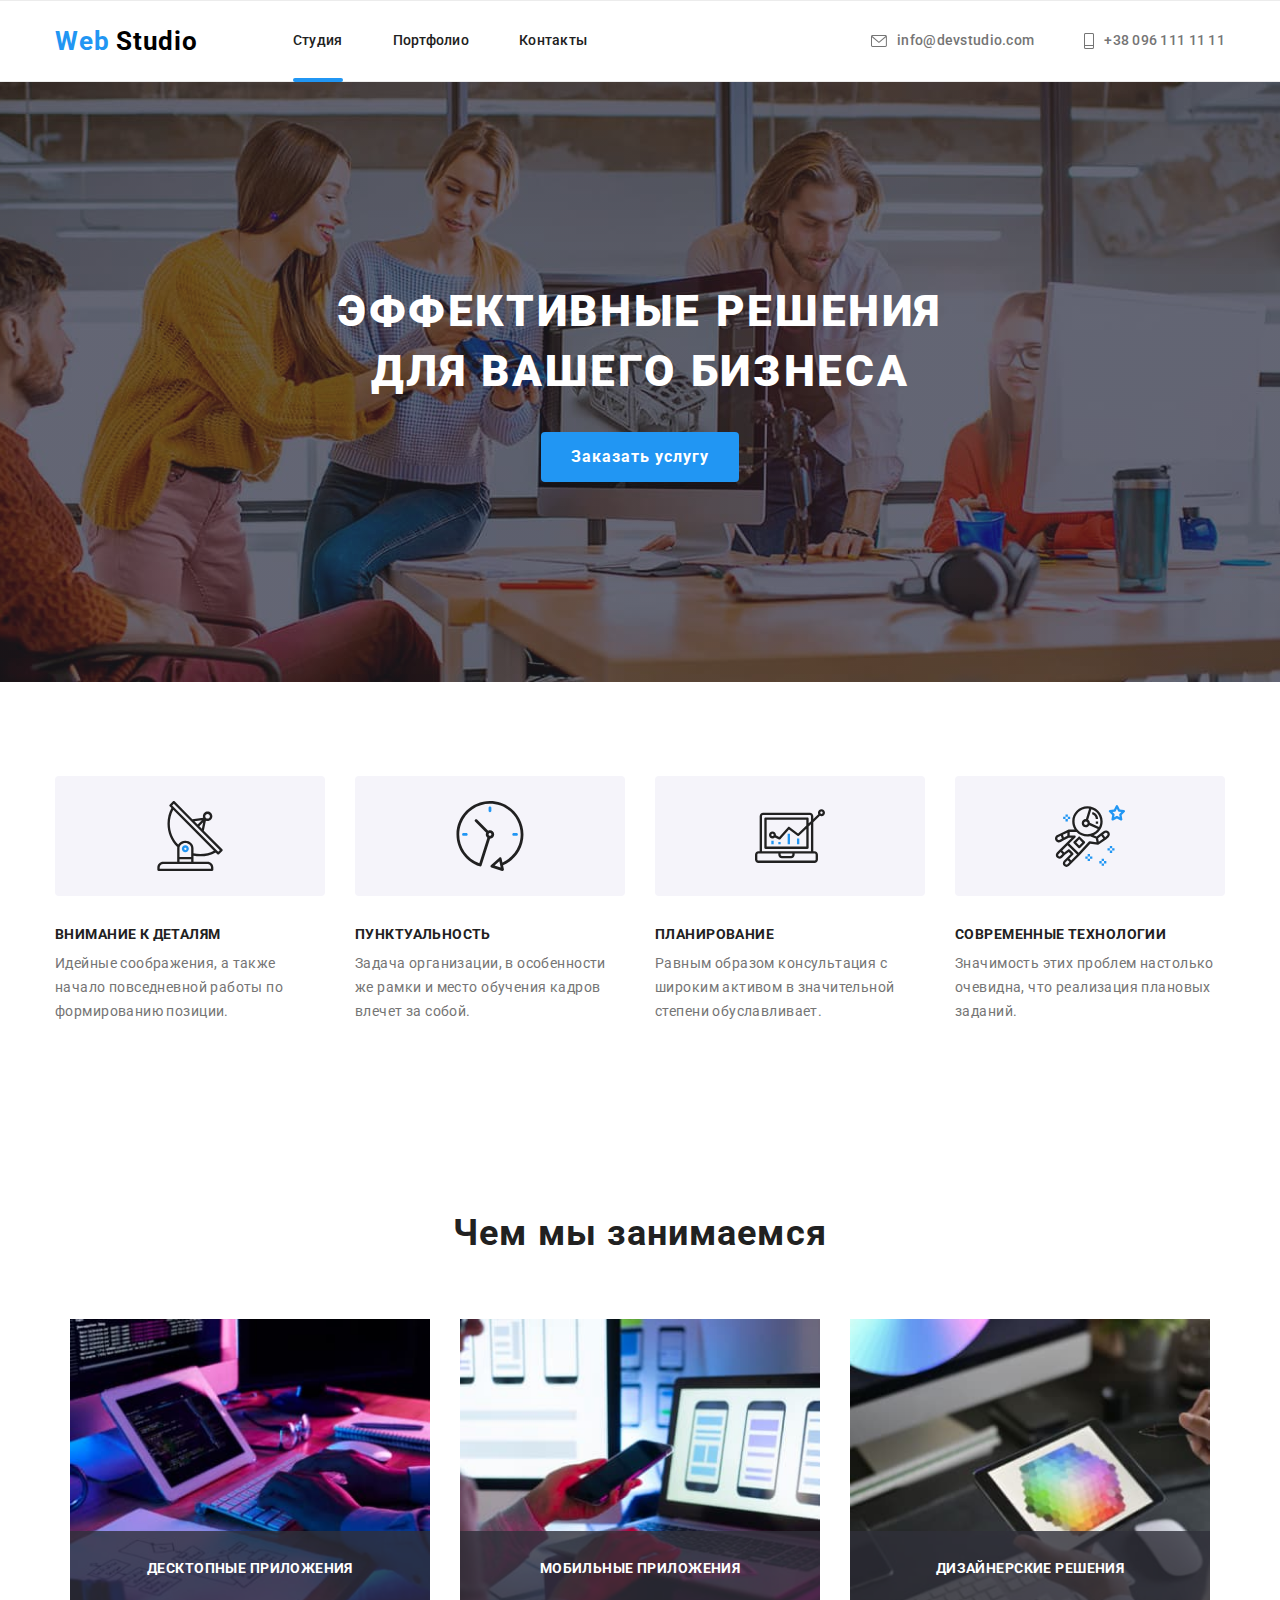
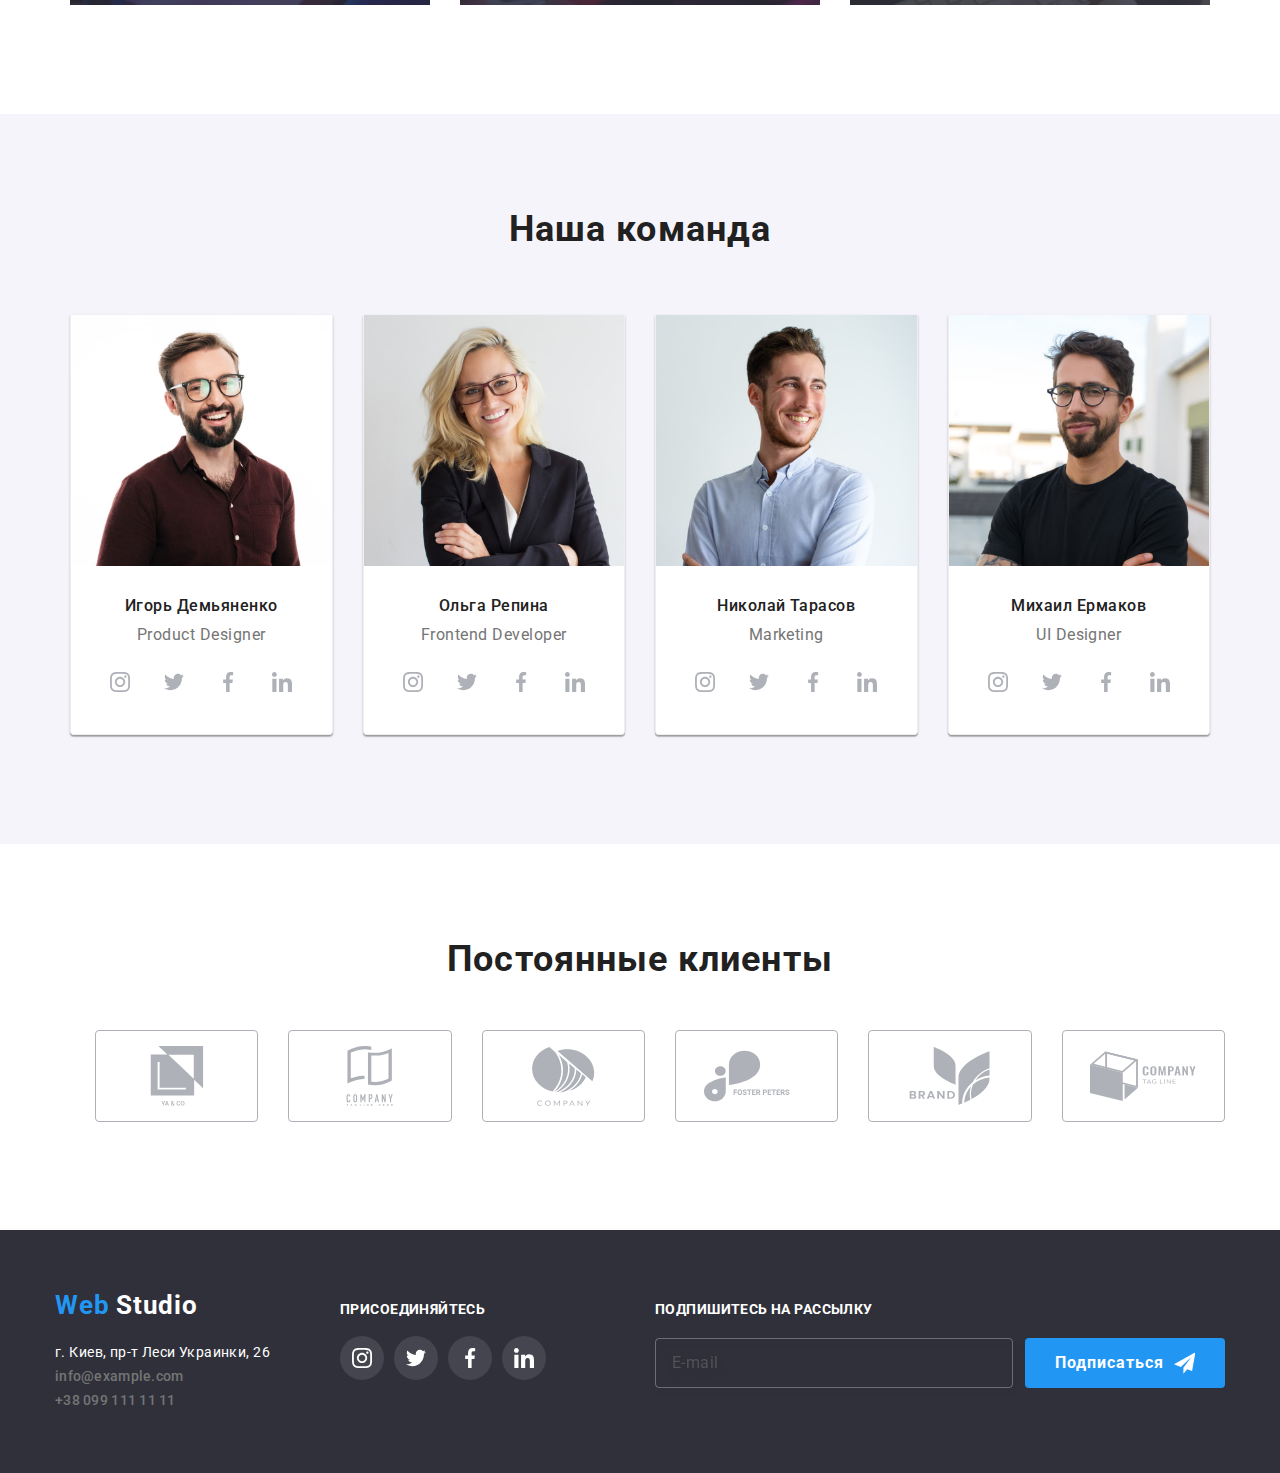
==== index.html @ 991796ea "save" ====
<!DOCTYPE html>
<html lang="ru">
	<head>
		<meta charset="UTF-8" />
		<meta http-equiv="X-UA-Compatible" content="IE=edge" />
		<meta name="viewport" content="width=device-width, initial-scale=1.0" />
		<title>Document</title>
		<!--Шрифты-->
		<link rel="preconnect" href="https://fonts.googleapis.com" />
		<link rel="preconnect" href="https://fonts.gstatic.com" crossorigin />
		<link
			href="https://fonts.googleapis.com/css2?family=Raleway:wght@500&family=Roboto:wght@400;500;700;900&display=swap"
			rel="stylesheet"
		/>
		<!-- Конец шрифтов -->

		<!-- Normalize styles старт -->
		<link rel="stylesheet" href="https://cdn.jsdelivr.net/npm/modern-normalize@1.1.0/modern-normalize.min.css" />
		<!-- Normalize styles конец -->

		<!--Кастомные стили-->
		<link rel="stylesheet" href="./css/styles.css" />
	</head>

	<body data-body>
		<!--Шапка сайта-->

		<header class="header header-wrapper">
			<div class="container header-container">
				<nav class="header-container">
					<a class="logo link" href="./index.html">
						Web
						<span class="logo__name">Studio</span>
					</a>

					<ul class="nav list">
						<li class="nav__list"><a class="nav__link link nav__current" href="./index.html">Студия</a></li>
						<li class="nav__list"><a class="nav__link link" href="./portfolio.html">Портфолио</a></li>
						<li class="nav__list"><a class="nav__link link" href="./index.html">Контакты</a></li>
					</ul>
				</nav>

				<ul class="contact header-contact list">
					<li class="header-contact__item header-contact--focus">
						<a class="header-contact__link link" href="mailto:info@devstudio.com">
							<svg class="header-contact__icon" width="16" height="12">
								<use href="./images/icons.svg#icon-envelope"></use>
							</svg>
							info@devstudio.com
						</a>
					</li>

					<li class="header-contact__item">
						<a class="header-contact__link link" href="tel:+380961111111">
							<svg class="header-contact__icon" width="10" height="16">
								<use href="./images/icons.svg#icon-telephone"></use>
							</svg>
							+38 096 111 11 11
						</a>
					</li>
				</ul>
			</div>
		</header>

		<main>
			<!--Герой-->
			<section class="hero">
				<div class="container">
					<h1 class="uppertitle">Эффективные решения для вашего бизнеса</h1>
					<button class="hero-btn btn" type="button" data-modal-open>Заказать услугу</button>
				</div>
			</section>

			<!--Преимущества-->
			<section class="benefits">
				<div class="container">
					<h2 class="hidden">Преимущества</h2>
					<ul class="list benefits-us">
						<li class="benefits-info">
							<div class="benefits-icon-list">
								<svg class="benefits-icon" width="70" height="70">
									<use href="./images/icons.svg#icon-antenna"></use>
								</svg>
							</div>
							<h3 class="benefits-about">Внимание к деталям</h3>
							<p class="benefits-description">
								Идейные соображения, а также начало повседневной работы по формированию позиции.
							</p>
						</li>

						<li class="benefits-info">
							<div class="benefits-icon-list">
								<svg class="benefits-icon" width="70" height="70">
									<use href="./images/icons.svg#icon-clock"></use>
								</svg>
							</div>
							<h3 class="benefits-about">Пунктуальность</h3>

							<p class="benefits-description">
								Задача организации, в особенности же рамки и место обучения кадров влечет за собой.
							</p>
						</li>

						<li class="benefits-info">
							<div class="benefits-icon-list">
								<svg class="benefits-icon" width="70" height="70">
									<use href="./images/icons.svg#icon-diagram"></use>
								</svg>
							</div>
							<h3 class="benefits-about">Планирование</h3>
							<p class="benefits-description">
								Равным образом консультация с широким активом в значительной степени обуславливает.
							</p>
						</li>

						<li class="benefits-info">
							<div class="benefits-icon-list">
								<svg class="benefits-icon" width="70" height="70">
									<use href="./images/icons.svg#icon-astronaut"></use>
								</svg>
							</div>
							<h3 class="benefits-about">Современные технологии</h3>
							<p class="benefits-description">
								Значимость этих проблем настолько очевидна, что реализация плановых заданий.
							</p>
						</li>
					</ul>
				</div>
			</section>

			<!--Чем занимаются-->
			<section class="about section">
				<div class="container">
					<h2 class="about__us">Чем мы занимаемся</h2>

					<ul class="list about__img">
						<li class="about__card-img">
							<div class="about__img-wrapper">
								<img src="./images/foto1maket1.jpg" alt="человек печатает" width="370" />
								<p class="about__desc">десктопные приложения</p>
							</div>
						</li>
						<li class="about__card-img">
							<div class="about__img-wrapper">
								<img src="./images/foto2maket1.jpg" alt="рука с телефоном" width="370" />
								<p class="about__desc">мобильные приложения</p>
							</div>
						</li>
						<li class="about__card-img">
							<div class="about__img-wrapper">
								<img src="./images/foto3maket1.jpg" alt="планшет" width="370" />
								<p class="about__desc">дизайнерские решения</p>
							</div>
						</li>
					</ul>
				</div>
			</section>

			<!--Команда-->
			<section class="team">
				<div class="container">
					<h2 class="team-us">Наша команда</h2>

					<ul class="list team__set-foto">
						<li class="team__item team__set-item team__wrapper">
							<img src="./images/team1maket1.jpg" alt="мужчина в коричневой рубашке" width="270" />
							<div class="cards">
								<h3 class="cards__employees">Игорь Демьяненко</h3>
								<p class="cards__work" lang="en">Product Designer</p>
								<ul class="soc">
									<li class="soc__team">
										<a href="" class="soc__link">
											<svg class="soc__icon" width="20px" height="20px">
												<use href="./images/icons.svg#icon-instagram"></use>
											</svg>
										</a>
									</li>

									<li class="soc__team">
										<a href="" class="soc__link">
											<svg class="soc__icon" width="20px" height="20px">
												<use href="./images/icons.svg#icon-twitter"></use>
											</svg>
										</a>
									</li>

									<li class="soc__team">
										<a href="" class="soc__link">
											<svg class="soc__icon" width="20px" height="20px">
												<use href="./images/icons.svg#icon-facebook"></use>
											</svg>
										</a>
									</li>

									<li class="soc__team">
										<a href="" class="soc__link">
											<svg class="soc__icon" width="20px" height="20px">
												<use href="./images/icons.svg#icon-linkedin"></use>
											</svg>
										</a>
									</li>
								</ul>
							</div>
						</li>

						<li class="team__item team__set-item team__wrapper">
							<img src="./images/team2maket1.jpg" alt="женщина в очках" width="270" />
							<div class="cards">
								<h3 class="cards__employees">Ольга Репина</h3>
								<p class="cards__work" lang="en">Frontend Developer</p>
								<ul class="soc">
									<li class="soc__team">
										<a href="" class="soc__link">
											<svg class="soc__icon" width="20px" height="20px">
												<use href="./images/icons.svg#icon-instagram"></use>
											</svg>
										</a>
									</li>

									<li class="soc__team">
										<a href="" class="soc__link">
											<svg class="soc__icon" width="20px" height="20px">
												<use href="./images/icons.svg#icon-twitter"></use>
											</svg>
										</a>
									</li>

									<li class="soc__team">
										<a href="" class="soc__link">
											<svg class="soc__icon" width="20px" height="20px">
												<use href="./images/icons.svg#icon-facebook"></use>
											</svg>
										</a>
									</li>

									<li class="soc__team">
										<a href="" class="soc__link">
											<svg class="soc__icon" width="20px" height="20px">
												<use href="./images/icons.svg#icon-linkedin"></use>
											</svg>
										</a>
									</li>
								</ul>
							</div>
						</li>

						<li class="team__item team__set-item team__wrapper">
							<img src="./images/team3maket1.jpg" alt="мужчина в светлой рубашке" width="270" />
							<div class="cards">
								<h3 class="cards__employees">Николай Тарасов</h3>
								<p class="cards__work" lang="en">Marketing</p>
								<ul class="soc">
									<li class="soc__team">
										<a href="" class="soc__link">
											<svg class="soc__icon" width="20px" height="20px">
												<use href="./images/icons.svg#icon-instagram"></use>
											</svg>
										</a>
									</li>

									<li class="soc__team">
										<a href="" class="soc__link">
											<svg class="soc__icon" width="20px" height="20px">
												<use href="./images/icons.svg#icon-twitter"></use>
											</svg>
										</a>
									</li>

									<li class="soc__team">
										<a href="" class="soc__link">
											<svg class="soc__icon" width="20px" height="20px">
												<use href="./images/icons.svg#icon-facebook"></use>
											</svg>
										</a>
									</li>

									<li class="soc__team">
										<a href="" class="soc__link">
											<svg class="soc__icon" width="20px" height="20px">
												<use href="./images/icons.svg#icon-linkedin"></use>
											</svg>
										</a>
									</li>
								</ul>
							</div>
						</li>

						<li class="team__item team__set-item team__wrapper">
							<img src="./images/team4maket1.jpg" alt="мужчина в черной футболке" width="270" />
							<div class="cards">
								<h3 class="cards__employees">Михаил Ермаков</h3>
								<p class="cards__work" lang="en">UI Designer</p>
								<ul class="soc">
									<li class="soc__team">
										<a href="" class="soc__link">
											<svg class="soc__icon" width="20px" height="20px">
												<use href="./images/icons.svg#icon-instagram"></use>
											</svg>
										</a>
									</li>

									<li class="soc__team">
										<a href="" class="soc__link">
											<svg class="soc__icon" width="20px" height="20px">
												<use href="./images/icons.svg#icon-twitter"></use>
											</svg>
										</a>
									</li>

									<li class="soc__team">
										<a href="" class="soc__link">
											<svg class="soc__icon" width="20px" height="20px">
												<use href="./images/icons.svg#icon-facebook"></use>
											</svg>
										</a>
									</li>

									<li class="soc__team">
										<a href="" class="soc__link">
											<svg class="soc__icon" width="20px" height="20px">
												<use href="./images/icons.svg#icon-linkedin"></use>
											</svg>
										</a>
									</li>
								</ul>
							</div>
						</li>
					</ul>
				</div>
			</section>

			<section class="customers">
				<!-- Постоянные клиенты -->
				<div class="container">
					<h2 class="customers__title">Постоянные клиенты</h2>
					<ul class="customers__list">
						<li class="customers__item">
							<a href="" class="customers__link">
								<svg class="customers__icon" width="106" height="60">
									<use href="./images/icons.svg#icon-group-1"></use>
								</svg>
							</a>
						</li>
						<li class="customers__item">
							<a href="" class="customers__link">
								<svg class="customers__icon" width="106" height="60">
									<use href="./images/icons.svg#icon-group-2"></use>
								</svg>
							</a>
						</li>
						<li class="customers__item">
							<a href="" class="customers__link">
								<svg class="customers__icon" width="106" height="60">
									<use href="./images/icons.svg#icon-group-3"></use>
								</svg>
							</a>
						</li>
						<li class="customers__item">
							<a href="" class="customers__link">
								<svg class="customers__icon" width="106" height="60">
									<use href="./images/icons.svg#icon-group-4"></use>
								</svg>
							</a>
						</li>
						<li class="customers__item">
							<a href="" class="customers__link">
								<svg class="customers__icon" width="106" height="60">
									<use href="./images/icons.svg#icon-group-5"></use>
								</svg>
							</a>
						</li>
						<li class="customers__item">
							<a href="" class="customers__link">
								<svg class="customers__icon" width="106" height="60">
									<use href="./images/icons.svg#icon-group-6"></use>
								</svg>
							</a>
						</li>
					</ul>
				</div>
			</section>
		</main>

		<!--Футер-->
		<footer class="footer">
			<div class="container footer-container">
				<div class="footer-cntct">
					<a class="footer-logo link" href="./index.html">
						Web
						<span class="footer-logo-ft">Studio</span>
					</a>

					<address>
						<p class="address">г. Киев, пр-т Леси Украинки, 26</p>

						<ul class="list footer-contact">
							<li><a class="link link-footer" href="mailto:info@example.com">info@example.com</a></li>
							<li><a class="link link-footer" href="tel:+380991111111">+38 099 111 11 11</a></li>
						</ul>
					</address>
				</div>

				<div>
					<h3 class="soc-links-footer-title">присоединяйтесь</h3>
					<ul class="soc-links-footer-list">
						<li>
							<a class="soc-links-footer">
								<svg width="20" height="20">
									<use href="./images/icons.svg#icon-instagram"></use>
								</svg>
							</a>
						</li>

						<li>
							<a class="soc-links-footer">
								<svg width="20" height="20">
									<use href="./images/icons.svg#icon-twitter"></use>
								</svg>
							</a>
						</li>

						<li>
							<a class="soc-links-footer">
								<svg width="20" height="20">
									<use href="./images/icons.svg#icon-facebook"></use>
								</svg>
							</a>
						</li>

						<li>
							<a class="soc-links-footer">
								<svg width="20" height="20">
									<use href="./images/icons.svg#icon-linkedin"></use>
								</svg>
							</a>
						</li>
					</ul>
				</div>

				<div class="subscribe">
					<p class="subscribe-txt">ПОДПИШИТЕСЬ НА РАССЫЛКУ</p>
					<form class="subscribe-mail">
						<input type="email" name="mail" placeholder="E-mail" class="subscribe-input" />
						<button type="submit" class="footer-btn">
							<span class="subscribe-btn-txt">Подписаться</span>
							<svg class="subscribe-icon" width="24" height="24">
								<use href="./images/icons.svg#icon-icon-send"></use>
							</svg>
						</button>
					</form>
				</div>
			</div>
		</footer>

		<!-- Модальное окно -->
		<div class="backdrop is-hidden" data-modal>
			<div class="modal">
				<button type="button" class="modal-close-btn" data-modal-close>
					<svg class="modal-close-btn-img" width="18" height="18">
						<use href="./images/icons.svg#icon-close-black-18dp-2-1-1"></use>
					</svg>
				</button>

				<form class="sign-up-form" name="register-form">
					<p class="modal-title">Оставьте свои данные, мы вам перезвоним</p>
					<label class="modal-label">
						<span class="modal-label-txt">Имя</span>
						<span class="modal-wrapper">
							<input class="modal-input" type="text" name="user-name" />
							<svg class="modal-input-icon" width="18" height="18">
								<use href="./images/icons.svg#icon-name"></use>
							</svg>
						</span>
					</label>

					<label class="modal-label">
						<span class="modal-label-txt">Телефон</span>
						<span class="modal-wrapper">
							<input class="modal-input" type="tel" name="user-phone" />
							<svg class="modal-input-icon" width="18" height="18">
								<use href="./images/icons.svg#icon-phone"></use>
							</svg>
						</span>
					</label>

					<label class="modal-label">
						<span class="modal-label-txt">Почта</span>
						<span class="modal-wrapper">
							<input class="modal-input" type="email" name="user-email" />
							<svg class="modal-input-icon" width="18" height="18">
								<use href="./images/icons.svg#icon-email"></use>
							</svg>
						</span>
					</label>

					<label class="modal-label">
						<span class="modal-label-txt">Комментарий</span>
						<textarea class="modal-textarea" name="user-message" placeholder="Введите текст"></textarea>
					</label>

					<div>
						<label class="form-checkbox">
							<input class="form-checkbox-input visually-hidden" type="checkbox" name="user-agreement" />
							<span class="form-checkbox-custom-checkbox">
								<svg class="form-checkbox-icon" width="15" height="16">
									<use href="./images/icons.svg#icon-Vector"></use>
								</svg>
							</span>

							<span class="form-checkbox-agreement">
								Соглашаюсь с рассылкой и принимаю
								<a href="" class="modal-policy-link">Условия договора</a>
							</span>
						</label>
					</div>

					<button class="modal-button" type="submit">Отправить</button>
				</form>
			</div>
		</div>
		<script src="./js/modal.js"></script>
	</body>
</html>
---- css/styles.css ----
:root {
	/* fonts */
	--main-font: "Roboto";
	--secondary-font: "Raleway";

	/* text colors */
	--accent-txt-color: #2196f3;
	--main-color-btn: #212121;
	--card-text: #757575;
	--bg-color: #2f303a;
	--color-light: #ffffff;

	/* bg-colors */

	/* others */

	--items: 3;
	--indent: 30px;
	--anim-slow: 250ms cubic-bezier(0.4, 0, 0.2, 1);
}

body {
	font-family: "Roboto", "Raleway", sans-serif;
	font-size: 14px;
	line-height: 1.71;
	letter-spacing: 0.03em;
}

/* reset */
h1,
h2,
h3,
h4,
p {
	margin: 0;
}

img {
	display: block;
	max-width: 100%;
	height: auto;
}

section {
	padding: 94px 0;
}

ul {
	list-style: none;
}

button {
	display: flex;
	align-items: center;
	text-align: center;
	margin: 0 auto;
	cursor: pointer;
	border: none;
}

/* Сітка із застосуванням flex-box */

/* Чем мы занимаемся */

.about__img-wrapper {
	position: relative;
}

.about__us {
	font-weight: 700;
	font-size: 36px;
	line-height: 1.17;
	text-align: center;
	letter-spacing: 0.03em;
	color: var(--main-color-btn);
	margin-bottom: 50px;
}

.about__img {
	display: flex;
	padding: 0;
	margin: -15px;
}

.about__card-img {
	margin: 15px;
}

.about__desc {
	position: absolute;
	padding: 27px;
	width: 100%;

	text-align: center;
	background: rgba(47, 48, 58, 0.8);
	margin: 0;
	bottom: 0;

	font-weight: 700;
	font-size: 14px;
	line-height: 1.43;
	text-align: center;
	letter-spacing: 0.03em;
	text-transform: uppercase;
	color: #ffffff;
}

/* Чем мы занимаемся конец */

/* Список работ */

.portfolio {
	display: flex;
	padding: 0;
	margin: -15px;
}

.portfolio-set {
	display: flex;
	flex-wrap: wrap;
}

.portfolio__card-img {
	margin: 15px;
}

.portfolio__card-img:hover .portfolio-overlay {
	transform: translateY(0);
}

.portfolio__card-img.list.portfolio__card-set {
	margin: 15px;
}

.portfolio__card-img.list.portfolio__card-set:nth-child(3n) {
	margin-right: 0;
}

.portfolio__card-set {
	display: block;
	flex-basis: calc((100% - var(--indent) * var(--items)) / var(--items));
	max-width: 100%;
	height: auto;
	border-radius: 4px;
	border: 0p;
	border: 1px solid transparent;
	transition: box-shadow var(--anim-slow);
	cursor: pointer;
}

.portfolio__card-set:hover,
.portfolio__card-set:focus {
	box-shadow: 0px 1px 1px rgba(0, 0, 0, 0.12), 0px 4px 4px rgba(0, 0, 0, 0.06), 1px 4px 6px rgba(0, 0, 0, 0.16);
}

.portfolio__wrapper {
	position: relative;
	overflow: hidden;
}

.portfolio-overlay {
	position: absolute;
	top: 0;
	left: 0;

	transform: translateY(100%);

	width: 100%;
	height: 100%;
	display: flex;
	justify-content: center;
	align-items: center;

	background-color: rgba(33, 150, 243, 0.9);
	padding: 63px 24px;

	transition: transform 250ms linear;
}

.portfolio-desc {
	font-style: normal;
	font-weight: 400;
	font-size: 18px;
	line-height: 1.56;
	letter-spacing: 0.03em;

	color: #ffffff;
}

.portfolio__card-title {
	font-weight: 700;
	font-size: 18px;
	line-height: 2;
	letter-spacing: 0.06em;

	color: var(--main-color-btn);
}

.portfolio__card-text {
	font-weight: 400;
	font-size: 16px;
	line-height: 1.89;
	letter-spacing: 0.03em;

	color: var(--card-text);
}

/* Список работ end */

/* common styles start */

.no-scroll {
	overflow: hidden;
}

.link {
	text-decoration: none;
}

.list {
	list-style: none;
	margin: 0;
	padding: 0;
}

/* common sryles end */

/* Header section */

.header {
	position: relative;
}

.header-wrapper {
	border: 1px solid #ececec;
	border-left: none;
	border-right: none;
}

.container {
	width: 1200px;
	padding-left: 15px;
	padding-right: 15px;
	margin-left: auto;
	margin-right: auto;
}

.header-container {
	display: flex;
	align-items: center;
}

.link {
	font-weight: 500;
	font-size: 14px;
	line-height: 1.14;
	letter-spacing: 0.02em;
}

.link:hover,
.link:focus {
	color: var(--accent-txt-color);
}

.logo {
	margin-right: 95px;
	font-weight: 700;
	font-size: 26px;
	line-height: 1.19;
	letter-spacing: 0.03em;
	color: var(--accent-txt-color);
}

.logo__name {
	color: #000000;
}

.nav {
	display: flex;
}

.nav__list {
	position: relative;
}

.nav__list:not(:last-child) {
	margin-right: 50px;
}

.nav__link {
	display: block;
	color: var(--main-color-btn);
	padding-top: 32px;
	padding-bottom: 32px;
	transition: color var(--anim-slow);
}

.nav__current::after {
	position: absolute;
	content: "";
	display: inline-block;
	align-items: flex-end;
	bottom: -1px;
	width: 100%;
	height: 4px;
	left: 0;

	border-radius: 2px;
	background-color: var(--accent-txt-color);
	color: var(--accent-txt-color);
}

.contact {
	display: flex;
}

.header-contact {
	margin-left: auto;
}

.header-contact {
	font-weight: 500;
	font-size: 14px;
	line-height: 1, 14;
	letter-spacing: 0.02em;
	color: var(--card-text);
}

.header-contact--focus:not(:last-child) {
	margin-right: 50px;
}

.header-contact--focus:hover,
.header-contact--focus:focus {
	color: var(--accent-txt-color);
	cursor: pointer;
}

.header-contact__item {
	display: flex;
	align-items: center;
	justify-content: center;
}

.header-contact__item:not(:last-child) {
	margin-right: 50px;
}

.header-contact__item:hover,
.header-contact__item:focus {
	color: var(--accent-txt-color);
	cursor: pointer;
}

.header-contact__link {
	padding-top: 32px;
	padding-bottom: 32px;
	display: flex;
	align-items: center;
	transition: color var(--anim-slow);
	color: var(--card-text);
}

.header-contact__link:hover,
.header-contact__link:focus {
	color: var(--accent-txt-color);
}

.header-contact__icon {
	margin-right: 10px;
	fill: currentColor;
}

/* Header section end*/

.current-btn::after {
	position: absolute;
	content: "";
	display: inline-block;
	align-items: flex-end;
	bottom: -1px;
	width: 100%;
	height: 4px;
	left: 0;

	border-radius: 2px;
	color: var(--accent-txt-color);
}

.main-color-btn {
	color: var(--main-color-btn);
}

/* Hero section */

.hero {
	background-color: var(--bg-color);
	max-width: 1600px;
	margin-left: auto;
	margin-right: auto;
	height: 600px;
	padding-top: 200px;
	padding-bottom: 200px;

	background-image: linear-gradient(to right, rgba(47, 48, 58, 0.4), rgba(47, 48, 58, 0.4)), url(../images/Hero-img.jpg);
	background-repeat: no-repeat;
	background-position: center;
	background-size: cover;
}

.uppertitle {
	font-weight: 900;
	font-size: 44px;
	line-height: 1.36;
	text-align: center;
	letter-spacing: 0.06em;
	text-transform: uppercase;
	color: var(--color-light);
	max-width: 696px;
	margin: 0 auto;
	margin-bottom: 30px;
}

.hero-btn {
	padding: 10px 30px;
	font-family: inherit;
	font-weight: 700;
	font-size: 16px;
	line-height: 1.87;
	letter-spacing: 0.06em;
	color: var(--color-light);
	background-color: var(--accent-txt-color);
	transition: var(--anim-slow);
}

.hidden {
	display: none;
}

/* Hero section end */

/* Portfolio button */

.button-item:not(:last-child) {
	margin-right: 8px;
}

.button-portfolio {
	display: flex;
	justify-content: center;
	padding: 0;
	margin: 0;
	margin-bottom: 50px;
}

.btn {
	border-radius: 4px;
}

.btn-info {
	border-radius: 4px;
}

.button-list {
	padding: 5px 20px;
	font-family: inherit;
	font-weight: 500;
	font-size: 16px;
	line-height: 1.62;
	text-align: left;
	letter-spacing: 0.03em;
	color: var(--main-color-btn);

	cursor: pointer;
	transition: background-color var(--anim-slow), color var(--anim-slow), box-shadow var(--anim-slow);
}

.button-list.current-btn,
.button-list:hover,
.button-list:focus {
	background-color: var(--accent-txt-color);
	color: var(--color-light);
}

.section-shadow:hover,
.section-shadow:focus {
	box-shadow: 0px 3px 1px rgba(0, 0, 0, 0.1), 0px 1px 2px rgba(0, 0, 0, 0.08), 0px 2px 2px rgba(0, 0, 0, 0.12);
	border-radius: 4px;

	cursor: pointer;
}

/* Portfolio button end*/

/* Benefits */

.benefits-us {
	display: flex;
	justify-content: space-between;
}

.benefits-info {
	width: 270px;
	flex-basis: calc((100% - 90px) / 4);
}

.benefits-icon {
	width: 70px;
	height: 70px;
}

.benefits-icon-list {
	width: 270px;
	height: 120px;
	background: #f5f4fa;
	border-radius: 4px;

	display: flex;
	justify-content: center;
	align-items: center;
	margin-bottom: 30px;
}

.benefits-about {
	margin-bottom: 10px;
	font-weight: 700;
	font-size: 14px;
	line-height: 16px;
	letter-spacing: 0.03em;
	text-transform: uppercase;

	color: var(--main-color-btn);
}

.benefits-description {
	font-weight: 400;
	font-size: 14px;
	line-height: 1.71;
	letter-spacing: 0.03em;
	color: var(--card-text);
}

/* Benefits and */

.portfolio__team-wrapper {
	padding: 20px 24px;
	background: #ffffff;
	border: 1px solid #eeeeee;
	border-top: none;
}

.portfolio__team-wrapper {
	background: #ffffff;
	border-radius: 0px 0px 4px 4px;
}

.portfolio__team-wrapper:hover,
.portfolio__team-wrapper:focus {
	border: 1px solid transparent;
	color: #eeeeee;
}

.btn:hover,
.btn:focus {
	background-color: #188ce8;
}

/* Team */

.team {
	padding: 94px 0;
	background: #f5f4fa;
}

.team__set-foto {
	display: flex;
	--items: 4;
}

.team-us {
	font-weight: 700;
	font-size: 36px;
	line-height: 42px;
	text-align: center;
	letter-spacing: 0.03em;

	color: var(--main-color-btn);
	margin-bottom: 50px;
}

.team__item {
	margin-right: -15px;
	width: 270px;
	margin: 15px;
	padding: 0;
	box-shadow: 0px 1px 3px rgba(0, 0, 0, 0.12), 0px 1px 1px rgba(0, 0, 0, 0.14), 0px 2px 1px rgba(0, 0, 0, 0.2);
}

.team__set-item {
	display: block;
	flex-basis: calc((100% - var(--indent) * var(--items)) / var(--items));
	max-width: 100%;
	height: auto;
	border-radius: 4px;
	border: 0px;
	border: 1px solid transparent;
	transition: box-shadow var(--anim-slow);
}

.team__set-item:hover,
.team__set-item:focus {
	box-shadow: 0px 1px 1px rgba(0, 0, 0, 0.12), 0px 4px 4px rgba(0, 0, 0, 0.06), 1px 4px 6px rgba(0, 0, 0, 0.16);
}

.team__wrapper {
	background: #ffffff;
	border: 1px solid #eeeeee;
	border-top: none;
	border-radius: 0px 0px 4px 4px;
}

.team__wrapper:hover,
.team__wrapper:focus {
	border: 1px solid transparent;
	color: #eeeeee;
}

.cards {
	padding: 30px 0;
}

.cards__employees {
	font-weight: 500;
	font-size: 16px;
	line-height: 1.19;
	text-align: center;
	letter-spacing: 0.03em;

	color: var(--main-color-btn);
	margin-bottom: 10px;
}

.cards__work {
	font-weight: 400;
	font-size: 16px;
	line-height: 1.19;
	text-align: center;
	letter-spacing: 0.03em;
	color: var(--card-text);
	margin-bottom: 16px;
}

.soc__link {
	display: flex;
	justify-content: center;
}

.soc__team + .soc__team {
	margin-left: 10px;
}

.soc__link {
	width: 44px;
	height: 44px;
	border-radius: 50%;
	background-color: #fff;
	display: flex;
	justify-content: center;
	align-items: center;
	transition: background-color var(--anim-slow);
}

.soc__link:hover,
.soc__link:focus {
	background-color: var(--accent-txt-color);
}

.soc__icon {
	fill: #afb1b8;
	transition: fill var(--anim-slow);
}

.soc__link:hover .soc__icon,
.soc__link:focus .soc__icon {
	fill: #ffffff;
}

.soc {
	display: flex;
	justify-content: center;
	padding: 0;
}

/* Team end */

/* Regular customers */

.customers__title {
	font-weight: 700;
	font-size: 36px;
	line-height: 42px;
	text-align: center;
	letter-spacing: 0.03em;

	color: #212121;
	margin-bottom: 50px;
}

.customers__list {
	display: flex;
	gap: 30px;
}

.customers__item {
	width: 170px;
}

.customers__link {
	border: 1px solid #afb1b8;
	border-radius: 4px;
	display: flex;
	justify-content: center;
	align-items: center;
	height: 92px;
	outline: none;
	transition: border var(--anim-slow);
}

.customers__link:hover,
.customers__link:focus {
	border: 1px solid var(--accent-txt-color);
}

.customers__icon {
	fill: rgba(175, 177, 184, 1);
	transition: fill var(--anim-slow);
}

.customers__link:hover .customers__icon,
.customers__link:focus .customers__icon {
	fill: var(--accent-txt-color);
}

/* Regular customers end */

/* Footer */

.footer {
	padding: 60px 0;
	background-color: var(--bg-color);
}

.footer-container {
	display: flex;
	align-items: baseline;
}

.footer-cntct {
	margin-right: 70px;
}

.footer-logo {
	display: block;
	margin-bottom: 20px;
	font-weight: 700;
	font-size: 26px;
	line-height: 1.19;
	letter-spacing: 0.03em;
	color: var(--accent-txt-color);
}

.footer-logo-ft {
	color: var(--color-light);
}

.address {
	font-style: normal;
	font-weight: 400;
	font-size: 14px;
	line-height: 1.71;
	letter-spacing: 0.03em;
	color: var(--color-light);
}

.footer-contact {
	text-decoration: none;
}

.link-footer {
	font-style: normal;
	font-weight: 500;
	font-size: 14px;
	line-height: 1.14;
	letter-spacing: 0.02em;
	color: var(--card-text);
	transition: color var(--anim-slow);
}

.soc-links-footer-title {
	font-size: 14px;
	text-transform: uppercase;

	color: #ffffff;
}

.soc-links-footer-list {
	display: flex;
	gap: 10px;
	padding: 0;
}

.soc-links-footer {
	width: 44px;
	height: 44px;
	border-radius: 50%;

	background: rgba(255, 255, 255, 0.1);
	display: flex;
	justify-content: center;
	align-items: center;
	fill: #ffffff;
	transition: background var(--anim-slow), fill var(--anim-slow);
}

.soc-links-footer:hover,
.soc-links-footer:focus {
	background: var(--accent-txt-color);
	fill: #ffffff;
	cursor: pointer;
}

.subscribe {
	margin-left: auto;
}

.subscribe-txt {
	font-weight: 700;
	font-size: 14px;
	line-height: 1.14;
	letter-spacing: 0.03em;
	text-transform: uppercase;
	margin-bottom: 20px;

	color: #ffffff;
}

.subscribe-mail {
	display: flex;
	justify-items: center;
	align-items: center;
}

.subscribe-input {
	font-weight: 400;
	font-size: 16px;
	line-height: 1.25;
	align-items: center;
	letter-spacing: 0.03em;
	margin-right: 12px;

	border: 1px solid rgba(255, 255, 255, 0.3);
	filter: drop-shadow(0px 4px 4px rgba(0, 0, 0, 0.15));
	border-radius: 4px;
	padding: 15px 16px;
	cursor: pointer;
	background-color: transparent;
	color: #fff;

	width: 358px;
	height: 50px;
	border-radius: 4px;
}

.subscribe-input:hover,
.subscribe-input:focus {
	border: 1px solid var(--accent-txt-color);
	outline: none;
}

.subscribe-input::placeholder {
	color: rgba(117, 117, 117, 0.5);
}

.footer-btn {
	display: flex;
	align-items: center;
	text-align: center;

	width: 200px;
	height: 50px;
	padding: 10px 30px;

	font-weight: 700;
	font-size: 16px;
	line-height: 1.87;
	letter-spacing: 0.06em;
	color: var(--color-light);
	background-color: var(--accent-txt-color);
	transition: var(--anim-slow);

	border-radius: 4px;
}

.subscribe-btn-txt {
	font-weight: 700;
	font-size: 16px;
	line-height: 1.88;
	display: flex;
	align-items: center;
	text-align: center;
	letter-spacing: 0.06em;
	margin-right: 10px;

	color: #ffffff;
}

/* Footer end */

/* Modal window */

.backdrop {
	position: fixed;
	top: 0;
	left: 0;
	width: 100%;
	height: 100%;
	z-index: 1000;

	background-color: rgba(0, 0, 0, 0.2);
	transition: opacity 250ms linear, visibility 250ms linear;
}

.backdrop.is-hidden {
	opacity: 0;
	visibility: hidden;
	pointer-events: none;
}

.modal {
	position: absolute;
	top: 50%;
	left: 50%;
	padding: 40px;
	transform: translate(-50%, -50%);

	min-width: 528px;
	min-height: 581px;
	background-color: rgba(255, 255, 255, 1);
	border-radius: 4px;
	box-shadow: 0px 1px 3px rgba(0, 0, 0, 0.12), 0px 1px 1px rgba(0, 0, 0, 0.14), 0px 2px 1px rgba(0, 0, 0, 0.2);
	transition: cubic-bezier(0.4, 0, 0.2, 1);
}

.modal-close-btn {
	position: absolute;
	top: 8px;
	right: 8px;
	width: 30px;
	height: 30px;

	background: white;
	border-radius: 50%;
	border: 1px solid rgba(0, 0, 0, 0.1);
	display: flex;
	align-items: center;
	justify-content: center;
	cursor: pointer;
}

.modal-close-btn-img:hover,
.modal-close-btn-img:focus {
	fill: var(--accent-txt-color);
}

.sign-up-form {
	display: flex;
	flex-direction: column;
}

.sign-up-form label {
	margin-bottom: 10px;
}

.modal-title {
	font-weight: 700;
	font-size: 20px;
	line-height: 23px;
	text-align: center;
	letter-spacing: 0.03em;

	color: #212121;
	margin-bottom: 12px;
}

.modal-label {
	position: relative;
	display: flex;
	flex-direction: column;
}

.modal-label:not(:last-of-type) {
	margin-bottom: 10px;
}

.modal-label:last-of-type {
	margin-bottom: 20px;
}

.modal-label-txt {
	font-weight: 400;
	font-size: 12px;
	line-height: 1.17;
	letter-spacing: 0.01em;
	color: #757575;
	margin-bottom: 4px;
}

.modal-wrapper {
	position: relative;
}

.modal-input-icon {
	position: absolute;
	left: 14px;
	top: 50%;
	transform: translateY(-50%);
	transition: var(--anim-slow);
}

.modal-policy-link {
	color: rgba(33, 150, 243, 1);
}

.form-checkbox-agreement {
	font-weight: 400;
	font-size: 14px;
	line-height: 1.71;
	letter-spacing: 0.03em;
	color: #757575;
	user-select: none;
}

.modal-textarea {
	height: 120px;
	padding: 12px 16px;
	resize: none;
}

.modal-textarea::placeholder {
	color: rgba(117, 117, 117, 0.5);
}

.modal-wrapper {
	position: relative;
}

.modal-input,
.modal-textarea {
	width: 100%;
	border: 1px solid rgba(33, 33, 33, 0.2);
	border-radius: 4px;
	transition: border var(--anim-slow);
	outline: var(--accent-txt-color);
	cursor: pointer;
}

.modal-input {
	height: 40px;
	padding: 11px 12px 11px 42px;
}

.modal-input:focus,
.modal-textarea:focus {
	border: 1px solid var(--accent-txt-color);
}

.modal-input:focus + .modal-input-icon {
	fill: var(--accent-txt-color);
}

.form-checkbox {
	display: flex;
	justify-content: center;
	align-items: center;
	gap: 7px;
}

.form-checkbox-icon {
	opacity: 0;
}

.form-checkbox-input:checked + .form-checkbox-custom-checkbox,
.form-checkbox-input:checked + .form-checkbox-custom-checkbox .form-checkbox-icon {
	border: 2px solid var(--accent-txt-color);
	background-color: var(--accent-txt-color);
	opacity: 1;
}

.form-checkbox-custom-checkbox {
	border: 2px solid #212121;
	display: inline-flex;
	justify-content: center;
	align-items: center;

	border-radius: 2px;
	width: 16px;
	height: 15px;

	transition: border var(--anim-slow);
}

.visually-hidden {
	position: absolute;
	white-space: nowrap;
	width: 1px;
	height: 1px;
	overflow: hidden;
	border: 0;
	padding: 0;
	clip: rect(0 0 0 0);
	clip-path: inset(50%);
	margin: -1px;
}

.modal-button {
	background-color: var(--accent-txt-color);
	color: #fff;
	font-weight: 700;
	font-size: 16px;
	line-height: 1.9;
	display: flex;
	align-items: center;
	text-align: center;
	letter-spacing: 0.06em;
	width: 200px;
	height: 50px;
	margin: 0 auto;
	margin-top: 30px;

	display: block;

	box-shadow: 0px 4px 4px rgba(0, 0, 0, 0.15);
	border-radius: 4px;
	border: 0;
	cursor: pointer;
	transition: background-color var(--anim-slow);
}

.modal-button:hover,
.modal-button:focus {
	background-color: var(--accent-txt-color);
	box-shadow: 0px 1px 3px rgba(0, 0, 0, 0.12), 0px 1px 1px rgba(0, 0, 0, 0.14), 0px 2px 1px rgba(0, 0, 0, 0.2);
}

/* Modal window end*/
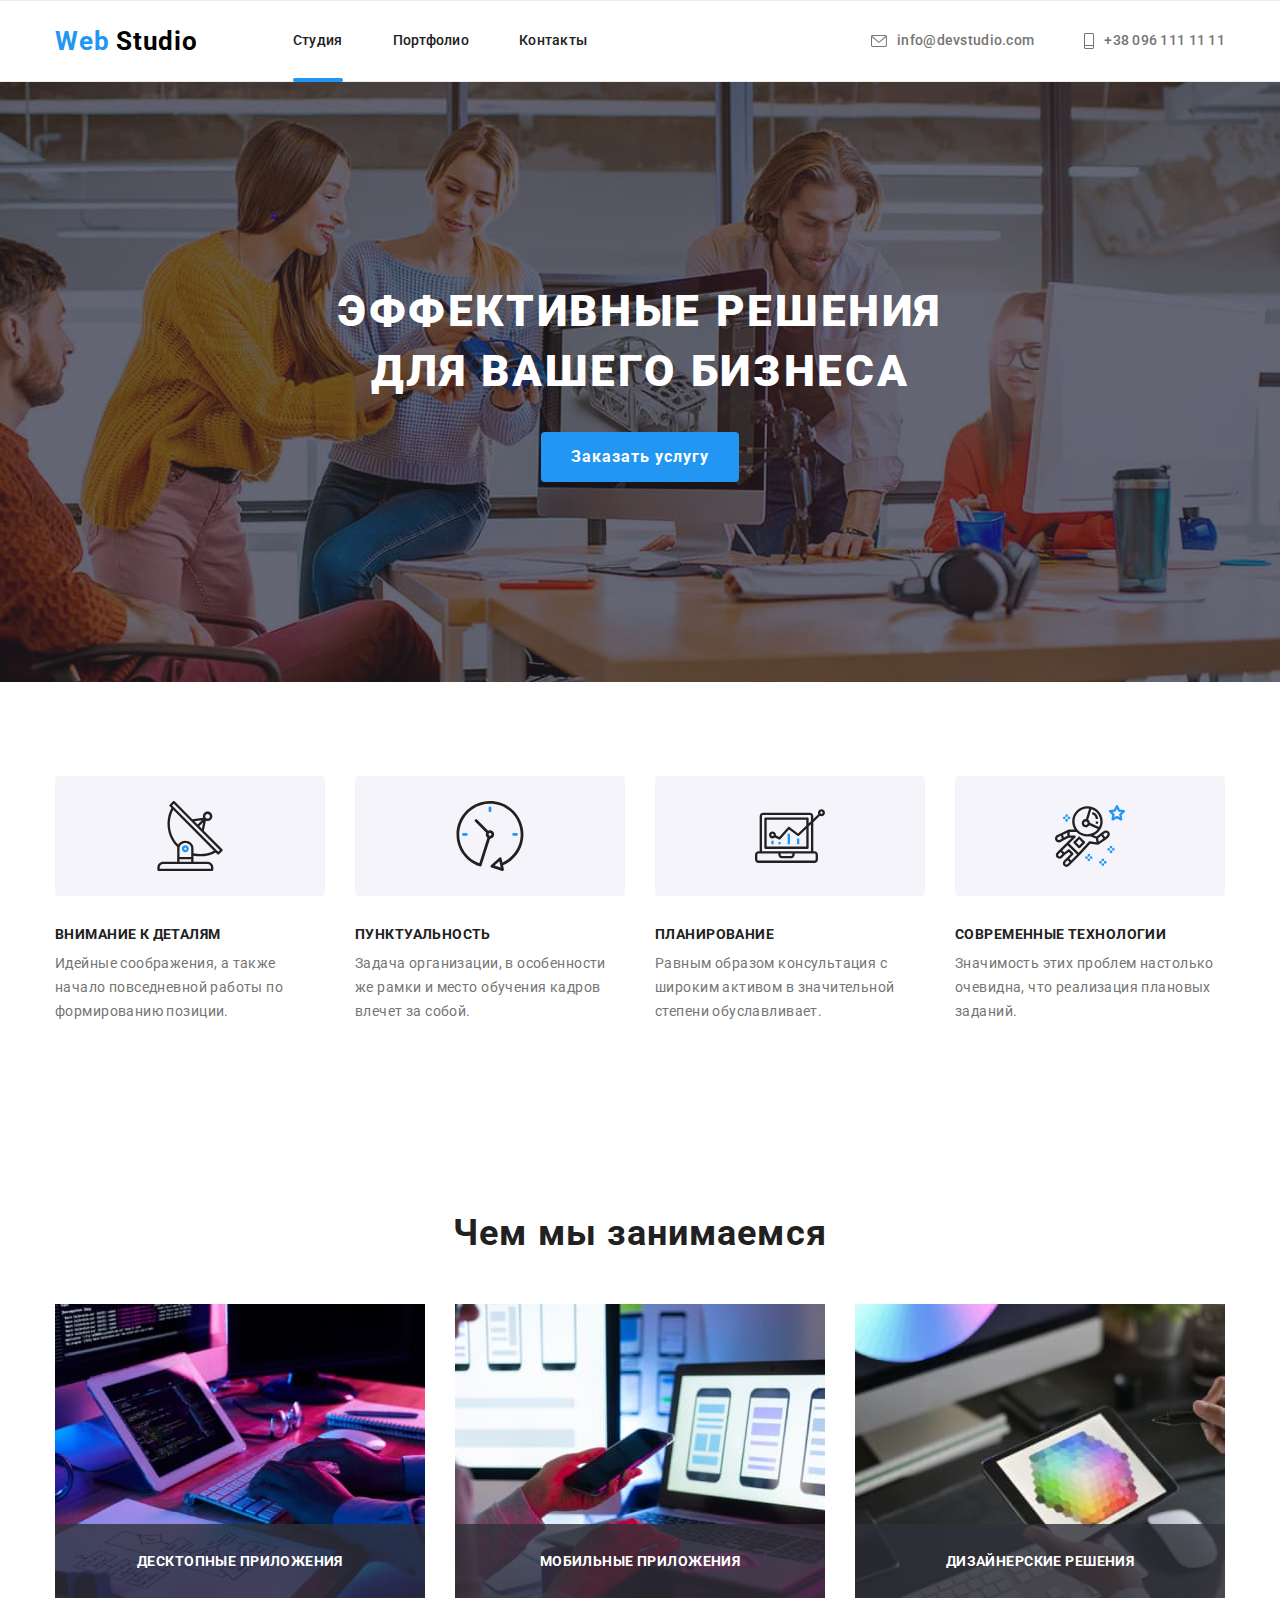
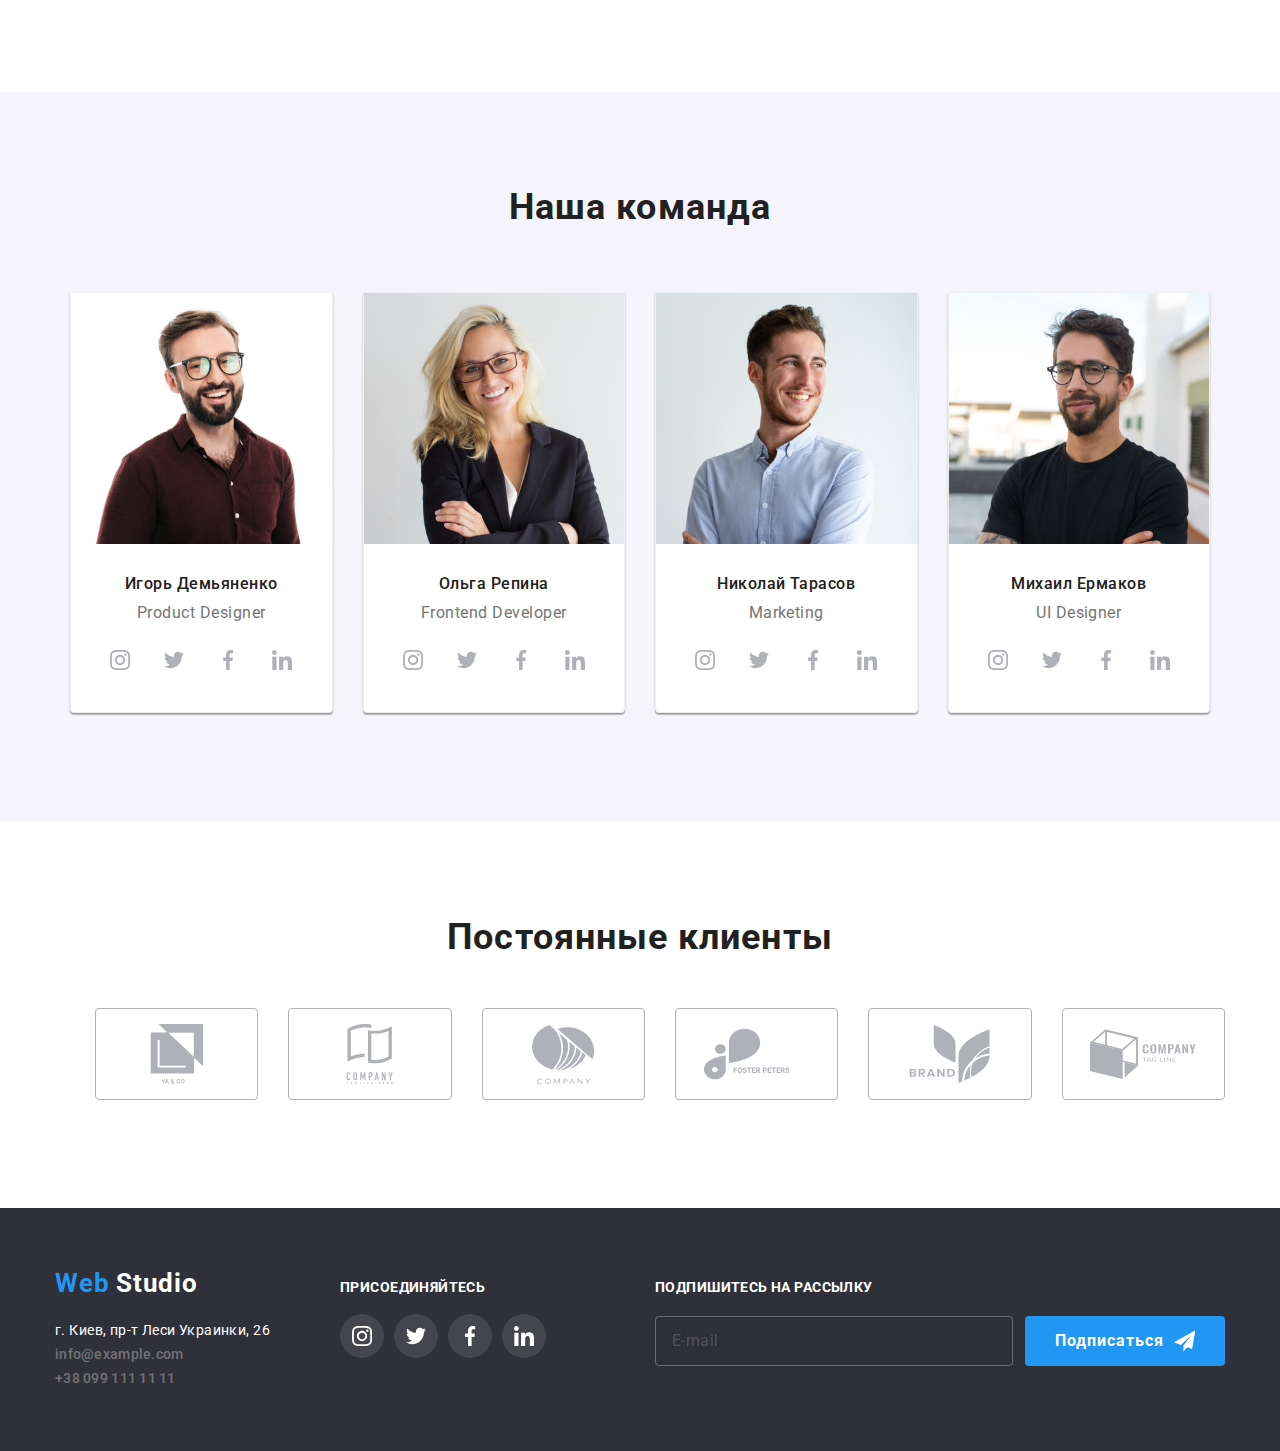
==== commit 73755104: "save" ====
--- a/index.html
+++ b/index.html
@@ -19,15 +19,16 @@
 		<!-- Normalize styles конец -->
 
 		<!--Кастомные стили-->
+		<link rel="stylesheet" href="./css/main.min.css" />
 		<link rel="stylesheet" href="./css/styles.css" />
 	</head>
 
 	<body data-body>
 		<!--Шапка сайта-->
 
-		<header class="header header-wrapper">
-			<div class="container header-container">
-				<nav class="header-container">
+		<header class="header header--wrapper">
+			<div class="container header__container">
+				<nav class="header__container">
 					<a class="logo link" href="./index.html">
 						Web
 						<span class="logo__name">Studio</span>
@@ -40,8 +41,8 @@
 					</ul>
 				</nav>
 
-				<ul class="contact header-contact list">
-					<li class="header-contact__item header-contact--focus">
+				<ul class="header-contact list">
+					<li class="header-contact__item">
 						<a class="header-contact__link link" href="mailto:info@devstudio.com">
 							<svg class="header-contact__icon" width="16" height="12">
 								<use href="./images/icons.svg#icon-envelope"></use>
@@ -383,28 +384,27 @@
 
 		<!--Футер-->
 		<footer class="footer">
-			<div class="container footer-container">
-				<div class="footer-cntct">
-					<a class="footer-logo link" href="./index.html">
+			<div class="container footer__container">
+				<div class="footer__contact">
+					<a class="logo link" href="./index.html">
 						Web
-						<span class="footer-logo-ft">Studio</span>
+						<span class="logo--text">Studio</span>
 					</a>
 
 					<address>
-						<p class="address">г. Киев, пр-т Леси Украинки, 26</p>
-
-						<ul class="list footer-contact">
-							<li><a class="link link-footer" href="mailto:info@example.com">info@example.com</a></li>
-							<li><a class="link link-footer" href="tel:+380991111111">+38 099 111 11 11</a></li>
+						<p class="address footer__address">г. Киев, пр-т Леси Украинки, 26</p>
+						<ul class="list address__text">
+							<li><a class="link address__link" href="mailto:info@example.com">info@example.com</a></li>
+							<li><a class="link address__link" href="tel:+380991111111">+38 099 111 11 11</a></li>
 						</ul>
 					</address>
 				</div>
 
 				<div>
-					<h3 class="soc-links-footer-title">присоединяйтесь</h3>
-					<ul class="soc-links-footer-list">
+					<h3 class="soc-footer-title">присоединяйтесь</h3>
+					<ul class="soc-footer">
 						<li>
-							<a class="soc-links-footer">
+							<a class="soc-footer__link">
 								<svg width="20" height="20">
 									<use href="./images/icons.svg#icon-instagram"></use>
 								</svg>
@@ -412,7 +412,7 @@
 						</li>
 
 						<li>
-							<a class="soc-links-footer">
+							<a class="soc-footer__link">
 								<svg width="20" height="20">
 									<use href="./images/icons.svg#icon-twitter"></use>
 								</svg>
@@ -420,7 +420,7 @@
 						</li>
 
 						<li>
-							<a class="soc-links-footer">
+							<a class="soc-footer__link">
 								<svg width="20" height="20">
 									<use href="./images/icons.svg#icon-facebook"></use>
 								</svg>
@@ -428,7 +428,7 @@
 						</li>
 
 						<li>
-							<a class="soc-links-footer">
+							<a class="soc-footer__link">
 								<svg width="20" height="20">
 									<use href="./images/icons.svg#icon-linkedin"></use>
 								</svg>
@@ -438,12 +438,12 @@
 				</div>
 
 				<div class="subscribe">
-					<p class="subscribe-txt">ПОДПИШИТЕСЬ НА РАССЫЛКУ</p>
-					<form class="subscribe-mail">
-						<input type="email" name="mail" placeholder="E-mail" class="subscribe-input" />
+					<p class="subscribe__txt">ПОДПИШИТЕСЬ НА РАССЫЛКУ</p>
+					<form class="subscribe__mail">
+						<input type="email" name="mail" placeholder="E-mail" class="subscribe__input" />
 						<button type="submit" class="footer-btn">
-							<span class="subscribe-btn-txt">Подписаться</span>
-							<svg class="subscribe-icon" width="24" height="24">
+							<span class="footer-btn__txt">Подписаться</span>
+							<svg width="24" height="24">
 								<use href="./images/icons.svg#icon-icon-send"></use>
 							</svg>
 						</button>
--- a/css/main.min.css
+++ b/css/main.min.css
@@ -0,0 +1 @@
+:root{--main-font: "Roboto";--secondary-font: "Raleway";--accent-txt-color: #2196f3;--main-color-btn: #212121;--card-text: #757575;--bg-color: #2f303a;--color-light: #ffffff;--items: 3;--indent: 30px;--anim-slow: 250ms cubic-bezier(0.4, 0, 0.2, 1)}body{font-family:"Roboto","Raleway",sans-serif;font-size:14px;line-height:1.71;letter-spacing:.03em}body.no-scroll{overflow:hidden}h1,h2,h3,h4,p{margin:0}img{display:block;max-width:100%;height:auto}ul{list-style:none}.link{text-decoration:none}.list{list-style:none;margin:0;padding:0}button{display:-webkit-box;display:-ms-flexbox;display:flex;-webkit-box-align:center;-ms-flex-align:center;align-items:center;text-align:center;margin:0 auto;cursor:pointer;border:none}.btn{border-radius:4px}.btn:hover,.btn:focus{background-color:#188ce8}.main-color-btn{color:var(--main-color-btn)}.hero-btn{padding:10px 30px;font-family:inherit;font-weight:700;font-size:16px;line-height:1.87;letter-spacing:.06em;color:var(--color-light);background-color:var(--accent-txt-color);-webkit-transition:var(--anim-slow);transition:var(--anim-slow)}.container{width:1200px;padding-left:15px;padding-right:15px;margin-left:auto;margin-right:auto}section{padding:94px 0}.soc__team+.soc__team{margin-left:10px}.soc__link{width:44px;height:44px;border-radius:50%;background-color:#fff;display:-webkit-box;display:-ms-flexbox;display:flex;-webkit-box-pack:center;-ms-flex-pack:center;justify-content:center;-webkit-box-align:center;-ms-flex-align:center;align-items:center;-webkit-transition:background-color var(--anim-slow);transition:background-color var(--anim-slow)}.soc__link:hover,.soc__link:focus{background-color:var(--accent-txt-color)}.soc__icon{fill:#afb1b8;-webkit-transition:fill var(--anim-slow);transition:fill var(--anim-slow)}.soc__link:hover .soc__icon,.soc__link:focus .soc__icon{fill:#fff}.soc{display:-webkit-box;display:-ms-flexbox;display:flex;-webkit-box-pack:center;-ms-flex-pack:center;justify-content:center;padding:0}.soc-footer-title{font-size:14px;text-transform:uppercase;color:#fff}.soc-footer{display:-webkit-box;display:-ms-flexbox;display:flex;gap:10px;padding:0}.soc-footer__link{width:44px;height:44px;border-radius:50%;background:rgba(255,255,255,.1);display:-webkit-box;display:-ms-flexbox;display:flex;-webkit-box-pack:center;-ms-flex-pack:center;justify-content:center;-webkit-box-align:center;-ms-flex-align:center;align-items:center;fill:#fff;-webkit-transition:background var(--anim-slow),fill var(--anim-slow);transition:background var(--anim-slow),fill var(--anim-slow)}.soc-footer__link:hover,.soc-footer__link:focus{background:var(--accent-txt-color);fill:#fff;cursor:pointer}/*# sourceMappingURL=main.min.css.map */--- a/css/styles.css
+++ b/css/styles.css
@@ -1,62 +1,6 @@
-:root {
-	/* fonts */
-	--main-font: "Roboto";
-	--secondary-font: "Raleway";
-
-	/* text colors */
-	--accent-txt-color: #2196f3;
-	--main-color-btn: #212121;
-	--card-text: #757575;
-	--bg-color: #2f303a;
-	--color-light: #ffffff;
-
-	/* bg-colors */
-
-	/* others */
-
-	--items: 3;
-	--indent: 30px;
-	--anim-slow: 250ms cubic-bezier(0.4, 0, 0.2, 1);
-}
-
-body {
-	font-family: "Roboto", "Raleway", sans-serif;
-	font-size: 14px;
-	line-height: 1.71;
-	letter-spacing: 0.03em;
-}
-
-/* reset */
-h1,
-h2,
-h3,
-h4,
-p {
-	margin: 0;
-}
-
-img {
-	display: block;
-	max-width: 100%;
-	height: auto;
-}
-
-section {
-	padding: 94px 0;
-}
-
-ul {
-	list-style: none;
-}
-
-button {
-	display: flex;
-	align-items: center;
-	text-align: center;
-	margin: 0 auto;
-	cursor: pointer;
-	border: none;
-}
+/* common styles start */
+
+/* common sryles end */
 
 /* Сітка із застосуванням flex-box */
 
@@ -207,45 +151,19 @@
 
 /* Список работ end */
 
-/* common styles start */
-
-.no-scroll {
-	overflow: hidden;
-}
-
-.link {
-	text-decoration: none;
-}
-
-.list {
-	list-style: none;
-	margin: 0;
-	padding: 0;
-}
-
-/* common sryles end */
-
 /* Header section */
 
 .header {
 	position: relative;
 }
 
-.header-wrapper {
+.header--wrapper {
 	border: 1px solid #ececec;
 	border-left: none;
 	border-right: none;
 }
 
-.container {
-	width: 1200px;
-	padding-left: 15px;
-	padding-right: 15px;
-	margin-left: auto;
-	margin-right: auto;
-}
-
-.header-container {
+.header__container {
 	display: flex;
 	align-items: center;
 }
@@ -263,7 +181,6 @@
 }
 
 .logo {
-	margin-right: 95px;
 	font-weight: 700;
 	font-size: 26px;
 	line-height: 1.19;
@@ -277,6 +194,7 @@
 
 .nav {
 	display: flex;
+	margin-left: 95px;
 }
 
 .nav__list {
@@ -310,11 +228,8 @@
 	color: var(--accent-txt-color);
 }
 
-.contact {
-	display: flex;
-}
-
 .header-contact {
+	display: flex;
 	margin-left: auto;
 }
 
@@ -326,7 +241,7 @@
 	color: var(--card-text);
 }
 
-.header-contact--focus:not(:last-child) {
+/* .header-contact--focus:not(:last-child) {
 	margin-right: 50px;
 }
 
@@ -334,7 +249,7 @@
 .header-contact--focus:focus {
 	color: var(--accent-txt-color);
 	cursor: pointer;
-}
+} */
 
 .header-contact__item {
 	display: flex;
@@ -373,7 +288,7 @@
 
 /* Header section end*/
 
-.current-btn::after {
+.button-portfolio__current::after {
 	position: absolute;
 	content: "";
 	display: inline-block;
@@ -387,10 +302,6 @@
 	color: var(--accent-txt-color);
 }
 
-.main-color-btn {
-	color: var(--main-color-btn);
-}
-
 /* Hero section */
 
 .hero {
@@ -421,18 +332,6 @@
 	margin-bottom: 30px;
 }
 
-.hero-btn {
-	padding: 10px 30px;
-	font-family: inherit;
-	font-weight: 700;
-	font-size: 16px;
-	line-height: 1.87;
-	letter-spacing: 0.06em;
-	color: var(--color-light);
-	background-color: var(--accent-txt-color);
-	transition: var(--anim-slow);
-}
-
 .hidden {
 	display: none;
 }
@@ -441,7 +340,7 @@
 
 /* Portfolio button */
 
-.button-item:not(:last-child) {
+.button-portfolio__item:not(:last-child) {
 	margin-right: 8px;
 }
 
@@ -453,15 +352,11 @@
 	margin-bottom: 50px;
 }
 
-.btn {
-	border-radius: 4px;
-}
-
-.btn-info {
-	border-radius: 4px;
-}
-
-.button-list {
+.button-portfolio__info {
+	border-radius: 4px;
+}
+
+.button-portfolio__list {
 	padding: 5px 20px;
 	font-family: inherit;
 	font-weight: 500;
@@ -475,15 +370,15 @@
 	transition: background-color var(--anim-slow), color var(--anim-slow), box-shadow var(--anim-slow);
 }
 
-.button-list.current-btn,
-.button-list:hover,
-.button-list:focus {
+.button-portfolio__list.button-portfolio__current,
+.button-portfolio__list:hover,
+.button-portfolio__list:focus {
 	background-color: var(--accent-txt-color);
 	color: var(--color-light);
 }
 
-.section-shadow:hover,
-.section-shadow:focus {
+.button-portfolio__shadow:hover,
+.button-portfolio__shadow:focus {
 	box-shadow: 0px 3px 1px rgba(0, 0, 0, 0.1), 0px 1px 2px rgba(0, 0, 0, 0.08), 0px 2px 2px rgba(0, 0, 0, 0.12);
 	border-radius: 4px;
 
@@ -558,11 +453,6 @@
 .portfolio__team-wrapper:focus {
 	border: 1px solid transparent;
 	color: #eeeeee;
-}
-
-.btn:hover,
-.btn:focus {
-	background-color: #188ce8;
 }
 
 /* Team */
@@ -650,47 +540,6 @@
 	margin-bottom: 16px;
 }
 
-.soc__link {
-	display: flex;
-	justify-content: center;
-}
-
-.soc__team + .soc__team {
-	margin-left: 10px;
-}
-
-.soc__link {
-	width: 44px;
-	height: 44px;
-	border-radius: 50%;
-	background-color: #fff;
-	display: flex;
-	justify-content: center;
-	align-items: center;
-	transition: background-color var(--anim-slow);
-}
-
-.soc__link:hover,
-.soc__link:focus {
-	background-color: var(--accent-txt-color);
-}
-
-.soc__icon {
-	fill: #afb1b8;
-	transition: fill var(--anim-slow);
-}
-
-.soc__link:hover .soc__icon,
-.soc__link:focus .soc__icon {
-	fill: #ffffff;
-}
-
-.soc {
-	display: flex;
-	justify-content: center;
-	padding: 0;
-}
-
 /* Team end */
 
 /* Regular customers */
@@ -750,18 +599,17 @@
 	background-color: var(--bg-color);
 }
 
-.footer-container {
+.footer__container {
 	display: flex;
 	align-items: baseline;
 }
 
-.footer-cntct {
+.footer__contact {
 	margin-right: 70px;
 }
 
-.footer-logo {
+.logo {
 	display: block;
-	margin-bottom: 20px;
 	font-weight: 700;
 	font-size: 26px;
 	line-height: 1.19;
@@ -769,7 +617,7 @@
 	color: var(--accent-txt-color);
 }
 
-.footer-logo-ft {
+.logo--text {
 	color: var(--color-light);
 }
 
@@ -782,11 +630,15 @@
 	color: var(--color-light);
 }
 
-.footer-contact {
+.footer__address {
+	margin-top: 20px;
+}
+
+.address__text {
 	text-decoration: none;
 }
 
-.link-footer {
+.address__link {
 	font-style: normal;
 	font-weight: 500;
 	font-size: 14px;
@@ -796,44 +648,11 @@
 	transition: color var(--anim-slow);
 }
 
-.soc-links-footer-title {
-	font-size: 14px;
-	text-transform: uppercase;
-
-	color: #ffffff;
-}
-
-.soc-links-footer-list {
-	display: flex;
-	gap: 10px;
-	padding: 0;
-}
-
-.soc-links-footer {
-	width: 44px;
-	height: 44px;
-	border-radius: 50%;
-
-	background: rgba(255, 255, 255, 0.1);
-	display: flex;
-	justify-content: center;
-	align-items: center;
-	fill: #ffffff;
-	transition: background var(--anim-slow), fill var(--anim-slow);
-}
-
-.soc-links-footer:hover,
-.soc-links-footer:focus {
-	background: var(--accent-txt-color);
-	fill: #ffffff;
-	cursor: pointer;
-}
-
 .subscribe {
 	margin-left: auto;
 }
 
-.subscribe-txt {
+.subscribe__txt {
 	font-weight: 700;
 	font-size: 14px;
 	line-height: 1.14;
@@ -844,13 +663,13 @@
 	color: #ffffff;
 }
 
-.subscribe-mail {
+.subscribe__mail {
 	display: flex;
 	justify-items: center;
 	align-items: center;
 }
 
-.subscribe-input {
+.subscribe__input {
 	font-weight: 400;
 	font-size: 16px;
 	line-height: 1.25;
@@ -871,13 +690,13 @@
 	border-radius: 4px;
 }
 
-.subscribe-input:hover,
-.subscribe-input:focus {
+.subscribe__input:hover,
+.subscribe__input:focus {
 	border: 1px solid var(--accent-txt-color);
 	outline: none;
 }
 
-.subscribe-input::placeholder {
+.subscribe__input::placeholder {
 	color: rgba(117, 117, 117, 0.5);
 }
 
@@ -901,7 +720,7 @@
 	border-radius: 4px;
 }
 
-.subscribe-btn-txt {
+.footer-btn__txt {
 	font-weight: 700;
 	font-size: 16px;
 	line-height: 1.88;
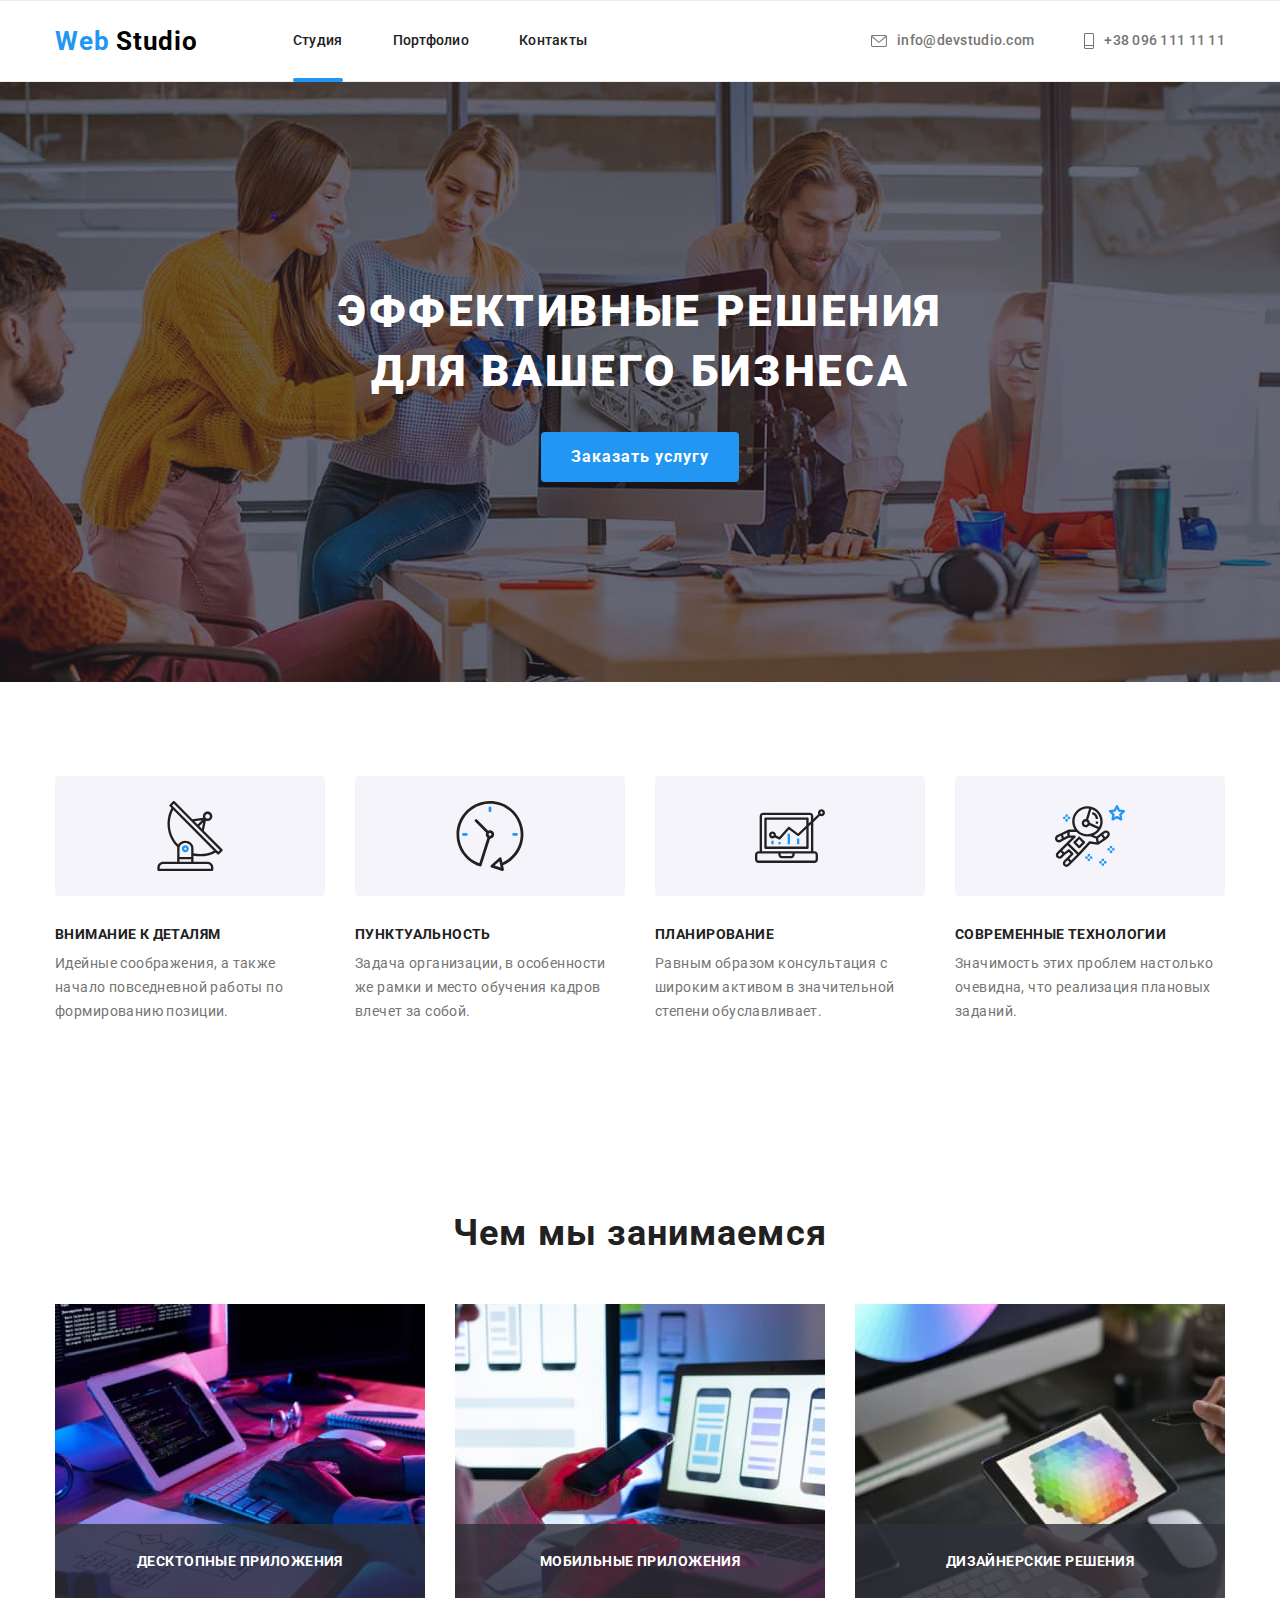
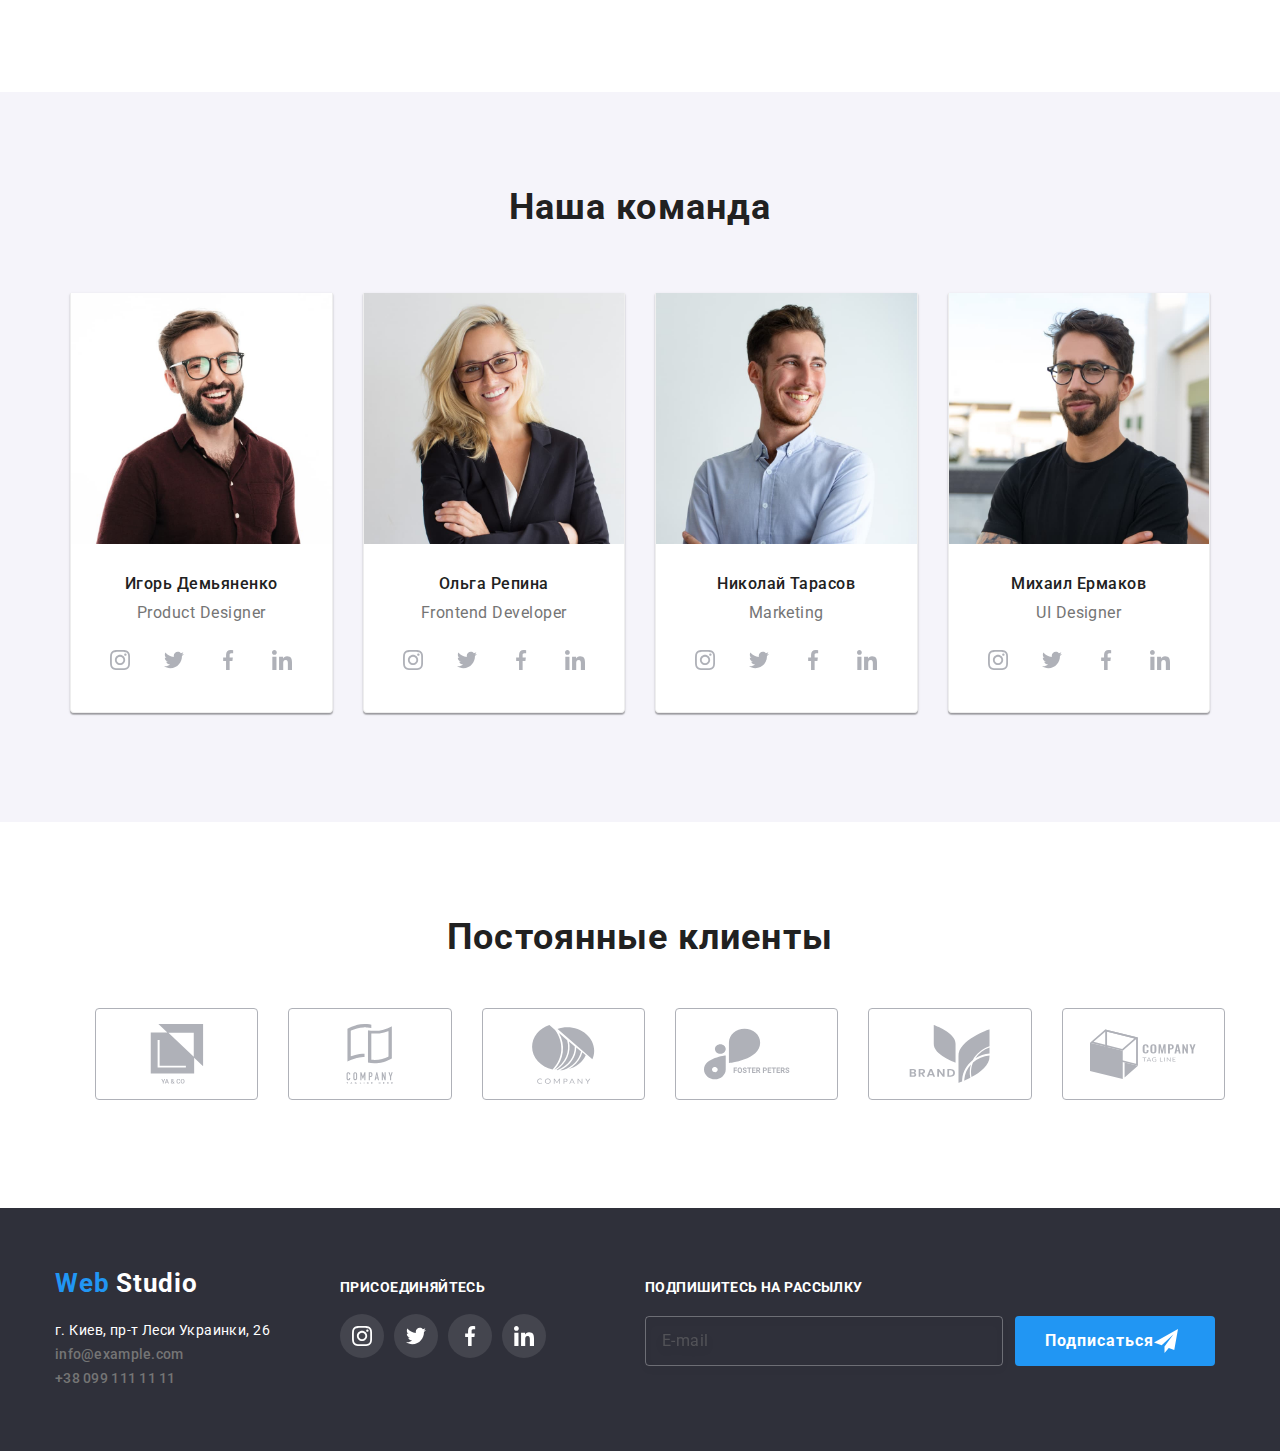
==== commit 2a75e057: "save" ====
--- a/index.html
+++ b/index.html
@@ -441,8 +441,8 @@
 					<p class="subscribe__txt">ПОДПИШИТЕСЬ НА РАССЫЛКУ</p>
 					<form class="subscribe__mail">
 						<input type="email" name="mail" placeholder="E-mail" class="subscribe__input" />
-						<button type="submit" class="footer-btn">
-							<span class="footer-btn__txt">Подписаться</span>
+						<button type="submit" class="subscribe-btn">
+							<span class="subscribe-btn__txt">Подписаться</span>
 							<svg width="24" height="24">
 								<use href="./images/icons.svg#icon-icon-send"></use>
 							</svg>
--- a/css/main.min.css
+++ b/css/main.min.css
@@ -1 +1 @@
-:root{--main-font: "Roboto";--secondary-font: "Raleway";--accent-txt-color: #2196f3;--main-color-btn: #212121;--card-text: #757575;--bg-color: #2f303a;--color-light: #ffffff;--items: 3;--indent: 30px;--anim-slow: 250ms cubic-bezier(0.4, 0, 0.2, 1)}body{font-family:"Roboto","Raleway",sans-serif;font-size:14px;line-height:1.71;letter-spacing:.03em}body.no-scroll{overflow:hidden}h1,h2,h3,h4,p{margin:0}img{display:block;max-width:100%;height:auto}ul{list-style:none}.link{text-decoration:none}.list{list-style:none;margin:0;padding:0}button{display:-webkit-box;display:-ms-flexbox;display:flex;-webkit-box-align:center;-ms-flex-align:center;align-items:center;text-align:center;margin:0 auto;cursor:pointer;border:none}.btn{border-radius:4px}.btn:hover,.btn:focus{background-color:#188ce8}.main-color-btn{color:var(--main-color-btn)}.hero-btn{padding:10px 30px;font-family:inherit;font-weight:700;font-size:16px;line-height:1.87;letter-spacing:.06em;color:var(--color-light);background-color:var(--accent-txt-color);-webkit-transition:var(--anim-slow);transition:var(--anim-slow)}.container{width:1200px;padding-left:15px;padding-right:15px;margin-left:auto;margin-right:auto}section{padding:94px 0}.soc__team+.soc__team{margin-left:10px}.soc__link{width:44px;height:44px;border-radius:50%;background-color:#fff;display:-webkit-box;display:-ms-flexbox;display:flex;-webkit-box-pack:center;-ms-flex-pack:center;justify-content:center;-webkit-box-align:center;-ms-flex-align:center;align-items:center;-webkit-transition:background-color var(--anim-slow);transition:background-color var(--anim-slow)}.soc__link:hover,.soc__link:focus{background-color:var(--accent-txt-color)}.soc__icon{fill:#afb1b8;-webkit-transition:fill var(--anim-slow);transition:fill var(--anim-slow)}.soc__link:hover .soc__icon,.soc__link:focus .soc__icon{fill:#fff}.soc{display:-webkit-box;display:-ms-flexbox;display:flex;-webkit-box-pack:center;-ms-flex-pack:center;justify-content:center;padding:0}.soc-footer-title{font-size:14px;text-transform:uppercase;color:#fff}.soc-footer{display:-webkit-box;display:-ms-flexbox;display:flex;gap:10px;padding:0}.soc-footer__link{width:44px;height:44px;border-radius:50%;background:rgba(255,255,255,.1);display:-webkit-box;display:-ms-flexbox;display:flex;-webkit-box-pack:center;-ms-flex-pack:center;justify-content:center;-webkit-box-align:center;-ms-flex-align:center;align-items:center;fill:#fff;-webkit-transition:background var(--anim-slow),fill var(--anim-slow);transition:background var(--anim-slow),fill var(--anim-slow)}.soc-footer__link:hover,.soc-footer__link:focus{background:var(--accent-txt-color);fill:#fff;cursor:pointer}/*# sourceMappingURL=main.min.css.map */+:root{--main-font: "Roboto";--secondary-font: "Raleway";--accent-txt-color: #2196f3;--main-color-btn: #212121;--card-text: #757575;--bg-color: #2f303a;--color-light: #ffffff;--items: 3;--indent: 30px;--anim-slow: 250ms cubic-bezier(0.4, 0, 0.2, 1)}.hidden{display:none}.visually-hidden{position:absolute;white-space:nowrap;width:1px;height:1px;overflow:hidden;border:0;padding:0;clip:rect(0 0 0 0);-webkit-clip-path:inset(50%);clip-path:inset(50%);margin:-1px}.is-hidden{opacity:0;visibility:hidden;pointer-events:none}body{font-family:"Roboto","Raleway",sans-serif;font-size:14px;line-height:1.71;letter-spacing:.03em}body.no-scroll{overflow:hidden}h1,h2,h3,h4,p{margin:0}img{display:block;max-width:100%;height:auto}ul{list-style:none}.link{text-decoration:none}.list{list-style:none;margin:0;padding:0}button{display:-webkit-box;display:-ms-flexbox;display:flex;-webkit-box-align:center;-ms-flex-align:center;align-items:center;text-align:center;margin:0 auto;cursor:pointer;border:none}.btn{border-radius:4px}.btn:hover,.btn:focus{background-color:#188ce8}.main-color-btn{color:var(--main-color-btn)}.hero-btn{padding:10px 30px;font-family:inherit;font-weight:700;font-size:16px;line-height:1.87;letter-spacing:.06em;color:var(--color-light);background-color:var(--accent-txt-color);-webkit-transition:var(--anim-slow);transition:var(--anim-slow)}.container{width:1200px;padding-left:15px;padding-right:15px;margin-left:auto;margin-right:auto}section{padding:94px 0}.soc__team+.soc__team{margin-left:10px}.soc__link{width:44px;height:44px;border-radius:50%;background-color:#fff;display:-webkit-box;display:-ms-flexbox;display:flex;-webkit-box-pack:center;-ms-flex-pack:center;justify-content:center;-webkit-box-align:center;-ms-flex-align:center;align-items:center;-webkit-transition:background-color var(--anim-slow);transition:background-color var(--anim-slow)}.soc__link:hover,.soc__link:focus{background-color:var(--accent-txt-color)}.soc__icon{fill:#afb1b8;-webkit-transition:fill var(--anim-slow);transition:fill var(--anim-slow)}.soc__link:hover .soc__icon,.soc__link:focus .soc__icon{fill:#fff}.soc{display:-webkit-box;display:-ms-flexbox;display:flex;-webkit-box-pack:center;-ms-flex-pack:center;justify-content:center;padding:0}.soc-footer-title{font-size:14px;text-transform:uppercase;color:#fff}.soc-footer{display:-webkit-box;display:-ms-flexbox;display:flex;gap:10px;padding:0}.soc-footer__link{width:44px;height:44px;border-radius:50%;background:rgba(255,255,255,.1);display:-webkit-box;display:-ms-flexbox;display:flex;-webkit-box-pack:center;-ms-flex-pack:center;justify-content:center;-webkit-box-align:center;-ms-flex-align:center;align-items:center;fill:#fff;-webkit-transition:background var(--anim-slow),fill var(--anim-slow);transition:background var(--anim-slow),fill var(--anim-slow)}.soc-footer__link:hover,.soc-footer__link:focus{background:var(--accent-txt-color);fill:#fff;cursor:pointer}.uppertitle{font-weight:900;font-size:44px;line-height:1.36;text-align:center;letter-spacing:.06em;text-transform:uppercase;color:var(--color-light);max-width:696px;margin:0 auto;margin-bottom:30px}.button-portfolio{display:-webkit-box;display:-ms-flexbox;display:flex;-webkit-box-pack:center;-ms-flex-pack:center;justify-content:center;padding:0;margin:0;margin-bottom:50px}.button-portfolio__current::after{position:absolute;content:"";display:inline-block;-webkit-box-align:end;-ms-flex-align:end;align-items:flex-end;bottom:-1px;width:100%;height:4px;left:0;border-radius:2px;color:var(--accent-txt-color)}.button-portfolio__item:not(:last-child){margin-right:8px}.button-portfolio__info{border-radius:4px}.button-portfolio__list{padding:5px 20px;font-family:inherit;font-weight:500;font-size:16px;line-height:1.62;text-align:left;letter-spacing:.03em;color:var(--main-color-btn);cursor:pointer;-webkit-transition:background-color var(--anim-slow),color var(--anim-slow),-webkit-box-shadow var(--anim-slow);transition:background-color var(--anim-slow),color var(--anim-slow),-webkit-box-shadow var(--anim-slow);transition:background-color var(--anim-slow),color var(--anim-slow),box-shadow var(--anim-slow);transition:background-color var(--anim-slow),color var(--anim-slow),box-shadow var(--anim-slow),-webkit-box-shadow var(--anim-slow)}.button-portfolio__list.button-portfolio__current,.button-portfolio__list:hover,.button-portfolio__list:focus{background-color:var(--accent-txt-color);color:var(--color-light)}.button-portfolio__shadow:hover,.button-portfolio__shadow:focus{-webkit-box-shadow:0px 3px 1px rgba(0,0,0,.1),0px 1px 2px rgba(0,0,0,.08),0px 2px 2px rgba(0,0,0,.12);box-shadow:0px 3px 1px rgba(0,0,0,.1),0px 1px 2px rgba(0,0,0,.08),0px 2px 2px rgba(0,0,0,.12);border-radius:4px;cursor:pointer}.nav{display:-webkit-box;display:-ms-flexbox;display:flex;margin-left:95px}.nav__list{position:relative}.nav__list:not(:last-child){margin-right:50px}.nav__link{display:block;color:var(--main-color-btn);padding-top:32px;padding-bottom:32px;-webkit-transition:color var(--anim-slow);transition:color var(--anim-slow)}.nav__current::after{position:absolute;content:"";display:inline-block;-webkit-box-align:end;-ms-flex-align:end;align-items:flex-end;bottom:-1px;width:100%;height:4px;left:0;border-radius:2px;background-color:var(--accent-txt-color);color:var(--accent-txt-color)}.logo{font-weight:700;font-size:26px;line-height:1.19;letter-spacing:.03em;color:var(--accent-txt-color)}.logo__name{color:#000}.link{font-weight:500;font-size:14px;line-height:1.14;letter-spacing:.02em}.link:hover,.link:focus{color:var(--accent-txt-color)}.subscribe{margin-left:auto}.subscribe__txt{font-weight:700;font-size:14px;line-height:1.14;letter-spacing:.03em;text-transform:uppercase;margin-bottom:20px;color:#fff}.subscribe__mail{display:-webkit-box;display:-ms-flexbox;display:flex;justify-items:center;-webkit-box-align:center;-ms-flex-align:center;align-items:center}.subscribe__input{font-weight:400;font-size:16px;line-height:1.25;-webkit-box-align:center;-ms-flex-align:center;align-items:center;letter-spacing:.03em;margin-right:12px;border:1px solid rgba(255,255,255,.3);-webkit-filter:drop-shadow(0px 4px 4px rgba(0, 0, 0, 0.15));filter:drop-shadow(0px 4px 4px rgba(0, 0, 0, 0.15));border-radius:4px;padding:15px 16px;cursor:pointer;background-color:rgba(0,0,0,0);color:#fff;width:358px;height:50px;border-radius:4px}.subscribe__input:hover,.subscribe__input:focus{border:1px solid var(--accent-txt-color);outline:none}.subscribe__input::-webkit-input-placeholder{color:rgba(117,117,117,.5)}.subscribe__input::-moz-placeholder{color:rgba(117,117,117,.5)}.subscribe__input:-ms-input-placeholder{color:rgba(117,117,117,.5)}.subscribe__input::-ms-input-placeholder{color:rgba(117,117,117,.5)}.subscribe__input::placeholder{color:rgba(117,117,117,.5)}.subscribe-btn{display:-webkit-box;display:-ms-flexbox;display:flex;-webkit-box-align:center;-ms-flex-align:center;align-items:center;text-align:center;width:200px;height:50px;padding:10px 30px;font-weight:700;font-size:16px;line-height:1.87;letter-spacing:.06em;color:var(--color-light);background-color:var(--accent-txt-color);-webkit-transition:var(--anim-slow);transition:var(--anim-slow);border-radius:4px}.subscribe-btn{font-weight:700;font-size:16px;line-height:1.88;display:-webkit-box;display:-ms-flexbox;display:flex;-webkit-box-align:center;-ms-flex-align:center;align-items:center;text-align:center;letter-spacing:.06em;margin-right:10px;color:#fff}.backdrop{position:fixed;top:0;left:0;width:100%;height:100%;z-index:1000;background-color:rgba(0,0,0,.2);-webkit-transition:opacity 250ms linear,visibility 250ms linear;transition:opacity 250ms linear,visibility 250ms linear}.modal{position:absolute;top:50%;left:50%;padding:40px;-webkit-transform:translate(-50%, -50%);transform:translate(-50%, -50%);min-width:528px;min-height:581px;background-color:#fff;border-radius:4px;-webkit-box-shadow:0px 1px 3px rgba(0,0,0,.12),0px 1px 1px rgba(0,0,0,.14),0px 2px 1px rgba(0,0,0,.2);box-shadow:0px 1px 3px rgba(0,0,0,.12),0px 1px 1px rgba(0,0,0,.14),0px 2px 1px rgba(0,0,0,.2);-webkit-transition:cubic-bezier(0.4, 0, 0.2, 1);transition:cubic-bezier(0.4, 0, 0.2, 1)}.modal-close-btn{position:absolute;top:8px;right:8px;width:30px;height:30px;background:#fff;border-radius:50%;border:1px solid rgba(0,0,0,.1);display:-webkit-box;display:-ms-flexbox;display:flex;-webkit-box-align:center;-ms-flex-align:center;align-items:center;-webkit-box-pack:center;-ms-flex-pack:center;justify-content:center;cursor:pointer}.modal-close-btn:hover,.modal-close-btn:focus{fill:var(--accent-txt-color)}.sign-up-form{display:-webkit-box;display:-ms-flexbox;display:flex;-webkit-box-orient:vertical;-webkit-box-direction:normal;-ms-flex-direction:column;flex-direction:column}.sign-up-form label{margin-bottom:10px}.modal-title{font-weight:700;font-size:20px;line-height:23px;text-align:center;letter-spacing:.03em;color:#212121;margin-bottom:12px}.modal-label{position:relative;display:-webkit-box;display:-ms-flexbox;display:flex;-webkit-box-orient:vertical;-webkit-box-direction:normal;-ms-flex-direction:column;flex-direction:column}.modal-label:not(:last-of-type){margin-bottom:10px}.modal-label:last-of-type{margin-bottom:20px}.modal-label-txt{font-weight:400;font-size:12px;line-height:1.17;letter-spacing:.01em;color:#757575;margin-bottom:4px}.modal-wrapper{position:relative}.modal-input-icon{position:absolute;left:14px;top:50%;-webkit-transform:translateY(-50%);transform:translateY(-50%);-webkit-transition:var(--anim-slow);transition:var(--anim-slow)}.modal-policy-link{color:#2196f3}.form-checkbox-agreement{font-weight:400;font-size:14px;line-height:1.71;letter-spacing:.03em;color:#757575;-webkit-user-select:none;-moz-user-select:none;-ms-user-select:none;user-select:none}.modal-textarea{height:120px;padding:12px 16px;resize:none}.modal-textarea::-webkit-input-placeholder{color:rgba(117,117,117,.5)}.modal-textarea::-moz-placeholder{color:rgba(117,117,117,.5)}.modal-textarea:-ms-input-placeholder{color:rgba(117,117,117,.5)}.modal-textarea::-ms-input-placeholder{color:rgba(117,117,117,.5)}.modal-textarea::placeholder{color:rgba(117,117,117,.5)}.modal-wrapper{position:relative}.modal-input,.modal-textarea{width:100%;border:1px solid rgba(33,33,33,.2);border-radius:4px;-webkit-transition:border var(--anim-slow);transition:border var(--anim-slow);outline:var(--accent-txt-color);cursor:pointer}.modal-input{height:40px;padding:11px 12px 11px 42px}.modal-input:focus,.modal-textarea:focus{border:1px solid var(--accent-txt-color)}.modal-input:focus+.modal-input-icon{fill:var(--accent-txt-color)}.form-checkbox{display:-webkit-box;display:-ms-flexbox;display:flex;-webkit-box-pack:center;-ms-flex-pack:center;justify-content:center;-webkit-box-align:center;-ms-flex-align:center;align-items:center;gap:7px}.form-checkbox-icon{opacity:0}.form-checkbox-input:checked+.form-checkbox-custom-checkbox,.form-checkbox-input:checked+.form-checkbox-custom-checkbox .form-checkbox-icon{border:2px solid var(--accent-txt-color);background-color:var(--accent-txt-color);opacity:1}.form-checkbox-custom-checkbox{border:2px solid #212121;display:-webkit-inline-box;display:-ms-inline-flexbox;display:inline-flex;-webkit-box-pack:center;-ms-flex-pack:center;justify-content:center;-webkit-box-align:center;-ms-flex-align:center;align-items:center;border-radius:2px;width:16px;height:15px;-webkit-transition:border var(--anim-slow);transition:border var(--anim-slow)}.modal-button{background-color:var(--accent-txt-color);color:#fff;font-weight:700;font-size:16px;line-height:1.9;display:-webkit-box;display:-ms-flexbox;display:flex;-webkit-box-align:center;-ms-flex-align:center;align-items:center;text-align:center;letter-spacing:.06em;width:200px;height:50px;margin:0 auto;margin-top:30px;display:block;-webkit-box-shadow:0px 4px 4px rgba(0,0,0,.15);box-shadow:0px 4px 4px rgba(0,0,0,.15);border-radius:4px;border:0;cursor:pointer;-webkit-transition:background-color var(--anim-slow);transition:background-color var(--anim-slow)}.modal-button:hover,.modal-button:focus{background-color:var(--accent-txt-color);-webkit-box-shadow:0px 1px 3px rgba(0,0,0,.12),0px 1px 1px rgba(0,0,0,.14),0px 2px 1px rgba(0,0,0,.2);box-shadow:0px 1px 3px rgba(0,0,0,.12),0px 1px 1px rgba(0,0,0,.14),0px 2px 1px rgba(0,0,0,.2)}.header{position:relative}.header--wrapper{border:1px solid #ececec;border-left:none;border-right:none}.header__container{display:-webkit-box;display:-ms-flexbox;display:flex;-webkit-box-align:center;-ms-flex-align:center;align-items:center}.header-contact{display:-webkit-box;display:-ms-flexbox;display:flex;margin-left:auto;font-weight:500;font-size:14px;line-height:1,14;letter-spacing:.02em;color:var(--card-text)}.header-contact__item{display:-webkit-box;display:-ms-flexbox;display:flex;-webkit-box-align:center;-ms-flex-align:center;align-items:center;-webkit-box-pack:center;-ms-flex-pack:center;justify-content:center}.header-contact__item:not(:last-child){margin-right:50px}.header-contact__item:hover,.header-contact__item:focus{color:var(--accent-txt-color);cursor:pointer}.header-contact__link{padding-top:32px;padding-bottom:32px;display:-webkit-box;display:-ms-flexbox;display:flex;-webkit-box-align:center;-ms-flex-align:center;align-items:center;-webkit-transition:color var(--anim-slow);transition:color var(--anim-slow);color:var(--card-text)}.header-contact__link:hover,.header-contact__link:focus{color:var(--accent-txt-color)}.header-contact__icon{margin-right:10px;fill:currentColor}.portfolio{display:-webkit-box;display:-ms-flexbox;display:flex;padding:0;margin:-15px}.portfolio-set{display:-webkit-box;display:-ms-flexbox;display:flex;-ms-flex-wrap:wrap;flex-wrap:wrap}.portfolio__card-img{margin:15px}.portfolio__card-img:hover .portfolio-overlay{-webkit-transform:translateY(0);transform:translateY(0)}.portfolio__card-img.list.portfolio__card-set{margin:15px}.portfolio__card-img.list.portfolio__card-set:nth-child(3n){margin-right:0}.portfolio__card-set{display:block;-ms-flex-preferred-size:calc((100% - var(--indent)*var(--items))/var(--items));flex-basis:calc((100% - var(--indent)*var(--items))/var(--items));max-width:100%;height:auto;border-radius:4px;border:0p;border:1px solid rgba(0,0,0,0);-webkit-transition:-webkit-box-shadow var(--anim-slow);transition:-webkit-box-shadow var(--anim-slow);transition:box-shadow var(--anim-slow);transition:box-shadow var(--anim-slow), -webkit-box-shadow var(--anim-slow);cursor:pointer}.portfolio__card-set:hover,.portfolio__card-set:focus{-webkit-box-shadow:0px 1px 1px rgba(0,0,0,.12),0px 4px 4px rgba(0,0,0,.06),1px 4px 6px rgba(0,0,0,.16);box-shadow:0px 1px 1px rgba(0,0,0,.12),0px 4px 4px rgba(0,0,0,.06),1px 4px 6px rgba(0,0,0,.16)}.portfolio__wrapper{position:relative;overflow:hidden}.portfolio__team-wrapper{padding:20px 24px;background:#fff;border:1px solid #eee;border-top:none}.portfolio__team-wrapper{background:#fff;border-radius:0px 0px 4px 4px}.portfolio__team-wrapper:hover,.portfolio__team-wrapper:focus{border:1px solid rgba(0,0,0,0);color:#eee}.portfolio-overlay{position:absolute;top:0;left:0;-webkit-transform:translateY(100%);transform:translateY(100%);width:100%;height:100%;display:-webkit-box;display:-ms-flexbox;display:flex;-webkit-box-pack:center;-ms-flex-pack:center;justify-content:center;-webkit-box-align:center;-ms-flex-align:center;align-items:center;background-color:rgba(33,150,243,.9);padding:63px 24px;-webkit-transition:-webkit-transform 250ms linear;transition:-webkit-transform 250ms linear;transition:transform 250ms linear;transition:transform 250ms linear, -webkit-transform 250ms linear}.portfolio-desc{font-style:normal;font-weight:400;font-size:18px;line-height:1.56;letter-spacing:.03em;color:#fff}.portfolio__card-title{font-weight:700;font-size:18px;line-height:2;letter-spacing:.06em;color:var(--main-color-btn)}.portfolio__card-text{font-weight:400;font-size:16px;line-height:1.89;letter-spacing:.03em;color:var(--card-text)}.hero{background-color:var(--bg-color);max-width:1600px;margin-left:auto;margin-right:auto;height:600px;padding-top:200px;padding-bottom:200px;background-image:-webkit-gradient(linear, left top, right top, from(rgba(47, 48, 58, 0.4)), to(rgba(47, 48, 58, 0.4))),url(../images/Hero-img.jpg);background-image:linear-gradient(to right, rgba(47, 48, 58, 0.4), rgba(47, 48, 58, 0.4)),url(../images/Hero-img.jpg);background-repeat:no-repeat;background-position:center;background-size:cover}.about__img-wrapper{position:relative}.about__us{font-weight:700;font-size:36px;line-height:1.17;text-align:center;letter-spacing:.03em;color:var(--main-color-btn);margin-bottom:50px}.about__img{display:-webkit-box;display:-ms-flexbox;display:flex;padding:0;margin:-15px}.about__card-img{margin:15px}.about__desc{position:absolute;padding:27px;width:100%;text-align:center;background:rgba(47,48,58,.8);margin:0;bottom:0;font-weight:700;font-size:14px;line-height:1.43;text-align:center;letter-spacing:.03em;text-transform:uppercase;color:#fff}.benefits-us{display:-webkit-box;display:-ms-flexbox;display:flex;-webkit-box-pack:justify;-ms-flex-pack:justify;justify-content:space-between}.benefits-info{width:270px;-ms-flex-preferred-size:calc((100% - 90px)/4);flex-basis:calc((100% - 90px)/4)}.benefits-icon{width:70px;height:70px}.benefits-icon-list{width:270px;height:120px;background:#f5f4fa;border-radius:4px;display:-webkit-box;display:-ms-flexbox;display:flex;-webkit-box-pack:center;-ms-flex-pack:center;justify-content:center;-webkit-box-align:center;-ms-flex-align:center;align-items:center;margin-bottom:30px}.benefits-about{margin-bottom:10px;font-weight:700;font-size:14px;line-height:16px;letter-spacing:.03em;text-transform:uppercase;color:var(--main-color-btn)}.benefits-description{font-weight:400;font-size:14px;line-height:1.71;letter-spacing:.03em;color:var(--card-text)}.team{padding:94px 0;background:#f5f4fa}.team__set-foto{display:-webkit-box;display:-ms-flexbox;display:flex;--items: 4}.team-us{font-weight:700;font-size:36px;line-height:42px;text-align:center;letter-spacing:.03em;color:var(--main-color-btn);margin-bottom:50px}.team__item{margin-right:-15px;width:270px;margin:15px;padding:0;-webkit-box-shadow:0px 1px 3px rgba(0,0,0,.12),0px 1px 1px rgba(0,0,0,.14),0px 2px 1px rgba(0,0,0,.2);box-shadow:0px 1px 3px rgba(0,0,0,.12),0px 1px 1px rgba(0,0,0,.14),0px 2px 1px rgba(0,0,0,.2)}.team__set-item{display:block;-ms-flex-preferred-size:calc((100% - var(--indent)*var(--items))/var(--items));flex-basis:calc((100% - var(--indent)*var(--items))/var(--items));max-width:100%;height:auto;border-radius:4px;border:0px;border:1px solid rgba(0,0,0,0);-webkit-transition:-webkit-box-shadow var(--anim-slow);transition:-webkit-box-shadow var(--anim-slow);transition:box-shadow var(--anim-slow);transition:box-shadow var(--anim-slow), -webkit-box-shadow var(--anim-slow)}.team__set-item:hover,.team__set-item:focus{-webkit-box-shadow:0px 1px 1px rgba(0,0,0,.12),0px 4px 4px rgba(0,0,0,.06),1px 4px 6px rgba(0,0,0,.16);box-shadow:0px 1px 1px rgba(0,0,0,.12),0px 4px 4px rgba(0,0,0,.06),1px 4px 6px rgba(0,0,0,.16)}.team__wrapper{background:#fff;border:1px solid #eee;border-top:none;border-radius:0px 0px 4px 4px}.team__wrapper:hover,.team__wrapper:focus{border:1px solid rgba(0,0,0,0);color:#eee}.cards{padding:30px 0}.cards__employees{font-weight:500;font-size:16px;line-height:1.19;text-align:center;letter-spacing:.03em;color:var(--main-color-btn);margin-bottom:10px}.cards__work{font-weight:400;font-size:16px;line-height:1.19;text-align:center;letter-spacing:.03em;color:var(--card-text);margin-bottom:16px}.customers__title{font-weight:700;font-size:36px;line-height:42px;text-align:center;letter-spacing:.03em;color:#212121;margin-bottom:50px}.customers__list{display:-webkit-box;display:-ms-flexbox;display:flex;gap:30px}.customers__item{width:170px}.customers__link{border:1px solid #afb1b8;border-radius:4px;display:-webkit-box;display:-ms-flexbox;display:flex;-webkit-box-pack:center;-ms-flex-pack:center;justify-content:center;-webkit-box-align:center;-ms-flex-align:center;align-items:center;height:92px;outline:none;-webkit-transition:border var(--anim-slow);transition:border var(--anim-slow)}.customers__link:hover,.customers__link:focus{border:1px solid var(--accent-txt-color)}.customers__icon{fill:#afb1b8;-webkit-transition:fill var(--anim-slow);transition:fill var(--anim-slow)}.customers__link:hover .customers__icon,.customers__link:focus .customers__icon{fill:var(--accent-txt-color)}.footer{padding:60px 0;background-color:var(--bg-color)}.footer__container{display:-webkit-box;display:-ms-flexbox;display:flex;-webkit-box-align:baseline;-ms-flex-align:baseline;align-items:baseline}.footer__contact{margin-right:70px}.logo{display:block;font-weight:700;font-size:26px;line-height:1.19;letter-spacing:.03em;color:var(--accent-txt-color)}.logo--text{color:var(--color-light)}.address{font-style:normal;font-weight:400;font-size:14px;line-height:1.71;letter-spacing:.03em;color:var(--color-light)}.address__text{text-decoration:none}.footer__address{margin-top:20px}.address__link{font-style:normal;font-weight:500;font-size:14px;line-height:1.14;letter-spacing:.02em;color:var(--card-text);-webkit-transition:color var(--anim-slow);transition:color var(--anim-slow)}/*# sourceMappingURL=main.min.css.map */--- a/css/styles.css
+++ b/css/styles.css
@@ -6,240 +6,13 @@
 
 /* Чем мы занимаемся */
 
-.about__img-wrapper {
-	position: relative;
-}
-
-.about__us {
-	font-weight: 700;
-	font-size: 36px;
-	line-height: 1.17;
-	text-align: center;
-	letter-spacing: 0.03em;
-	color: var(--main-color-btn);
-	margin-bottom: 50px;
-}
-
-.about__img {
-	display: flex;
-	padding: 0;
-	margin: -15px;
-}
-
-.about__card-img {
-	margin: 15px;
-}
-
-.about__desc {
-	position: absolute;
-	padding: 27px;
-	width: 100%;
-
-	text-align: center;
-	background: rgba(47, 48, 58, 0.8);
-	margin: 0;
-	bottom: 0;
-
-	font-weight: 700;
-	font-size: 14px;
-	line-height: 1.43;
-	text-align: center;
-	letter-spacing: 0.03em;
-	text-transform: uppercase;
-	color: #ffffff;
-}
-
 /* Чем мы занимаемся конец */
 
 /* Список работ */
 
-.portfolio {
-	display: flex;
-	padding: 0;
-	margin: -15px;
-}
-
-.portfolio-set {
-	display: flex;
-	flex-wrap: wrap;
-}
-
-.portfolio__card-img {
-	margin: 15px;
-}
-
-.portfolio__card-img:hover .portfolio-overlay {
-	transform: translateY(0);
-}
-
-.portfolio__card-img.list.portfolio__card-set {
-	margin: 15px;
-}
-
-.portfolio__card-img.list.portfolio__card-set:nth-child(3n) {
-	margin-right: 0;
-}
-
-.portfolio__card-set {
-	display: block;
-	flex-basis: calc((100% - var(--indent) * var(--items)) / var(--items));
-	max-width: 100%;
-	height: auto;
-	border-radius: 4px;
-	border: 0p;
-	border: 1px solid transparent;
-	transition: box-shadow var(--anim-slow);
-	cursor: pointer;
-}
-
-.portfolio__card-set:hover,
-.portfolio__card-set:focus {
-	box-shadow: 0px 1px 1px rgba(0, 0, 0, 0.12), 0px 4px 4px rgba(0, 0, 0, 0.06), 1px 4px 6px rgba(0, 0, 0, 0.16);
-}
-
-.portfolio__wrapper {
-	position: relative;
-	overflow: hidden;
-}
-
-.portfolio-overlay {
-	position: absolute;
-	top: 0;
-	left: 0;
-
-	transform: translateY(100%);
-
-	width: 100%;
-	height: 100%;
-	display: flex;
-	justify-content: center;
-	align-items: center;
-
-	background-color: rgba(33, 150, 243, 0.9);
-	padding: 63px 24px;
-
-	transition: transform 250ms linear;
-}
-
-.portfolio-desc {
-	font-style: normal;
-	font-weight: 400;
-	font-size: 18px;
-	line-height: 1.56;
-	letter-spacing: 0.03em;
-
-	color: #ffffff;
-}
-
-.portfolio__card-title {
-	font-weight: 700;
-	font-size: 18px;
-	line-height: 2;
-	letter-spacing: 0.06em;
-
-	color: var(--main-color-btn);
-}
-
-.portfolio__card-text {
-	font-weight: 400;
-	font-size: 16px;
-	line-height: 1.89;
-	letter-spacing: 0.03em;
-
-	color: var(--card-text);
-}
-
 /* Список работ end */
 
 /* Header section */
-
-.header {
-	position: relative;
-}
-
-.header--wrapper {
-	border: 1px solid #ececec;
-	border-left: none;
-	border-right: none;
-}
-
-.header__container {
-	display: flex;
-	align-items: center;
-}
-
-.link {
-	font-weight: 500;
-	font-size: 14px;
-	line-height: 1.14;
-	letter-spacing: 0.02em;
-}
-
-.link:hover,
-.link:focus {
-	color: var(--accent-txt-color);
-}
-
-.logo {
-	font-weight: 700;
-	font-size: 26px;
-	line-height: 1.19;
-	letter-spacing: 0.03em;
-	color: var(--accent-txt-color);
-}
-
-.logo__name {
-	color: #000000;
-}
-
-.nav {
-	display: flex;
-	margin-left: 95px;
-}
-
-.nav__list {
-	position: relative;
-}
-
-.nav__list:not(:last-child) {
-	margin-right: 50px;
-}
-
-.nav__link {
-	display: block;
-	color: var(--main-color-btn);
-	padding-top: 32px;
-	padding-bottom: 32px;
-	transition: color var(--anim-slow);
-}
-
-.nav__current::after {
-	position: absolute;
-	content: "";
-	display: inline-block;
-	align-items: flex-end;
-	bottom: -1px;
-	width: 100%;
-	height: 4px;
-	left: 0;
-
-	border-radius: 2px;
-	background-color: var(--accent-txt-color);
-	color: var(--accent-txt-color);
-}
-
-.header-contact {
-	display: flex;
-	margin-left: auto;
-}
-
-.header-contact {
-	font-weight: 500;
-	font-size: 14px;
-	line-height: 1, 14;
-	letter-spacing: 0.02em;
-	color: var(--card-text);
-}
 
 /* .header-contact--focus:not(:last-child) {
 	margin-right: 50px;
@@ -251,724 +24,32 @@
 	cursor: pointer;
 } */
 
-.header-contact__item {
-	display: flex;
-	align-items: center;
-	justify-content: center;
-}
-
-.header-contact__item:not(:last-child) {
-	margin-right: 50px;
-}
-
-.header-contact__item:hover,
-.header-contact__item:focus {
-	color: var(--accent-txt-color);
-	cursor: pointer;
-}
-
-.header-contact__link {
-	padding-top: 32px;
-	padding-bottom: 32px;
-	display: flex;
-	align-items: center;
-	transition: color var(--anim-slow);
-	color: var(--card-text);
-}
-
-.header-contact__link:hover,
-.header-contact__link:focus {
-	color: var(--accent-txt-color);
-}
-
-.header-contact__icon {
-	margin-right: 10px;
-	fill: currentColor;
-}
-
 /* Header section end*/
 
-.button-portfolio__current::after {
-	position: absolute;
-	content: "";
-	display: inline-block;
-	align-items: flex-end;
-	bottom: -1px;
-	width: 100%;
-	height: 4px;
-	left: 0;
-
-	border-radius: 2px;
-	color: var(--accent-txt-color);
-}
-
 /* Hero section */
-
-.hero {
-	background-color: var(--bg-color);
-	max-width: 1600px;
-	margin-left: auto;
-	margin-right: auto;
-	height: 600px;
-	padding-top: 200px;
-	padding-bottom: 200px;
-
-	background-image: linear-gradient(to right, rgba(47, 48, 58, 0.4), rgba(47, 48, 58, 0.4)), url(../images/Hero-img.jpg);
-	background-repeat: no-repeat;
-	background-position: center;
-	background-size: cover;
-}
-
-.uppertitle {
-	font-weight: 900;
-	font-size: 44px;
-	line-height: 1.36;
-	text-align: center;
-	letter-spacing: 0.06em;
-	text-transform: uppercase;
-	color: var(--color-light);
-	max-width: 696px;
-	margin: 0 auto;
-	margin-bottom: 30px;
-}
-
-.hidden {
-	display: none;
-}
 
 /* Hero section end */
 
 /* Portfolio button */
 
-.button-portfolio__item:not(:last-child) {
-	margin-right: 8px;
-}
-
-.button-portfolio {
-	display: flex;
-	justify-content: center;
-	padding: 0;
-	margin: 0;
-	margin-bottom: 50px;
-}
-
-.button-portfolio__info {
-	border-radius: 4px;
-}
-
-.button-portfolio__list {
-	padding: 5px 20px;
-	font-family: inherit;
-	font-weight: 500;
-	font-size: 16px;
-	line-height: 1.62;
-	text-align: left;
-	letter-spacing: 0.03em;
-	color: var(--main-color-btn);
-
-	cursor: pointer;
-	transition: background-color var(--anim-slow), color var(--anim-slow), box-shadow var(--anim-slow);
-}
-
-.button-portfolio__list.button-portfolio__current,
-.button-portfolio__list:hover,
-.button-portfolio__list:focus {
-	background-color: var(--accent-txt-color);
-	color: var(--color-light);
-}
-
-.button-portfolio__shadow:hover,
-.button-portfolio__shadow:focus {
-	box-shadow: 0px 3px 1px rgba(0, 0, 0, 0.1), 0px 1px 2px rgba(0, 0, 0, 0.08), 0px 2px 2px rgba(0, 0, 0, 0.12);
-	border-radius: 4px;
-
-	cursor: pointer;
-}
-
 /* Portfolio button end*/
 
 /* Benefits */
 
-.benefits-us {
-	display: flex;
-	justify-content: space-between;
-}
-
-.benefits-info {
-	width: 270px;
-	flex-basis: calc((100% - 90px) / 4);
-}
-
-.benefits-icon {
-	width: 70px;
-	height: 70px;
-}
-
-.benefits-icon-list {
-	width: 270px;
-	height: 120px;
-	background: #f5f4fa;
-	border-radius: 4px;
-
-	display: flex;
-	justify-content: center;
-	align-items: center;
-	margin-bottom: 30px;
-}
-
-.benefits-about {
-	margin-bottom: 10px;
-	font-weight: 700;
-	font-size: 14px;
-	line-height: 16px;
-	letter-spacing: 0.03em;
-	text-transform: uppercase;
-
-	color: var(--main-color-btn);
-}
-
-.benefits-description {
-	font-weight: 400;
-	font-size: 14px;
-	line-height: 1.71;
-	letter-spacing: 0.03em;
-	color: var(--card-text);
-}
-
 /* Benefits and */
 
-.portfolio__team-wrapper {
-	padding: 20px 24px;
-	background: #ffffff;
-	border: 1px solid #eeeeee;
-	border-top: none;
-}
-
-.portfolio__team-wrapper {
-	background: #ffffff;
-	border-radius: 0px 0px 4px 4px;
-}
-
-.portfolio__team-wrapper:hover,
-.portfolio__team-wrapper:focus {
-	border: 1px solid transparent;
-	color: #eeeeee;
-}
-
 /* Team */
-
-.team {
-	padding: 94px 0;
-	background: #f5f4fa;
-}
-
-.team__set-foto {
-	display: flex;
-	--items: 4;
-}
-
-.team-us {
-	font-weight: 700;
-	font-size: 36px;
-	line-height: 42px;
-	text-align: center;
-	letter-spacing: 0.03em;
-
-	color: var(--main-color-btn);
-	margin-bottom: 50px;
-}
-
-.team__item {
-	margin-right: -15px;
-	width: 270px;
-	margin: 15px;
-	padding: 0;
-	box-shadow: 0px 1px 3px rgba(0, 0, 0, 0.12), 0px 1px 1px rgba(0, 0, 0, 0.14), 0px 2px 1px rgba(0, 0, 0, 0.2);
-}
-
-.team__set-item {
-	display: block;
-	flex-basis: calc((100% - var(--indent) * var(--items)) / var(--items));
-	max-width: 100%;
-	height: auto;
-	border-radius: 4px;
-	border: 0px;
-	border: 1px solid transparent;
-	transition: box-shadow var(--anim-slow);
-}
-
-.team__set-item:hover,
-.team__set-item:focus {
-	box-shadow: 0px 1px 1px rgba(0, 0, 0, 0.12), 0px 4px 4px rgba(0, 0, 0, 0.06), 1px 4px 6px rgba(0, 0, 0, 0.16);
-}
-
-.team__wrapper {
-	background: #ffffff;
-	border: 1px solid #eeeeee;
-	border-top: none;
-	border-radius: 0px 0px 4px 4px;
-}
-
-.team__wrapper:hover,
-.team__wrapper:focus {
-	border: 1px solid transparent;
-	color: #eeeeee;
-}
-
-.cards {
-	padding: 30px 0;
-}
-
-.cards__employees {
-	font-weight: 500;
-	font-size: 16px;
-	line-height: 1.19;
-	text-align: center;
-	letter-spacing: 0.03em;
-
-	color: var(--main-color-btn);
-	margin-bottom: 10px;
-}
-
-.cards__work {
-	font-weight: 400;
-	font-size: 16px;
-	line-height: 1.19;
-	text-align: center;
-	letter-spacing: 0.03em;
-	color: var(--card-text);
-	margin-bottom: 16px;
-}
 
 /* Team end */
 
 /* Regular customers */
 
-.customers__title {
-	font-weight: 700;
-	font-size: 36px;
-	line-height: 42px;
-	text-align: center;
-	letter-spacing: 0.03em;
-
-	color: #212121;
-	margin-bottom: 50px;
-}
-
-.customers__list {
-	display: flex;
-	gap: 30px;
-}
-
-.customers__item {
-	width: 170px;
-}
-
-.customers__link {
-	border: 1px solid #afb1b8;
-	border-radius: 4px;
-	display: flex;
-	justify-content: center;
-	align-items: center;
-	height: 92px;
-	outline: none;
-	transition: border var(--anim-slow);
-}
-
-.customers__link:hover,
-.customers__link:focus {
-	border: 1px solid var(--accent-txt-color);
-}
-
-.customers__icon {
-	fill: rgba(175, 177, 184, 1);
-	transition: fill var(--anim-slow);
-}
-
-.customers__link:hover .customers__icon,
-.customers__link:focus .customers__icon {
-	fill: var(--accent-txt-color);
-}
-
 /* Regular customers end */
 
 /* Footer */
-
-.footer {
-	padding: 60px 0;
-	background-color: var(--bg-color);
-}
-
-.footer__container {
-	display: flex;
-	align-items: baseline;
-}
-
-.footer__contact {
-	margin-right: 70px;
-}
-
-.logo {
-	display: block;
-	font-weight: 700;
-	font-size: 26px;
-	line-height: 1.19;
-	letter-spacing: 0.03em;
-	color: var(--accent-txt-color);
-}
-
-.logo--text {
-	color: var(--color-light);
-}
-
-.address {
-	font-style: normal;
-	font-weight: 400;
-	font-size: 14px;
-	line-height: 1.71;
-	letter-spacing: 0.03em;
-	color: var(--color-light);
-}
-
-.footer__address {
-	margin-top: 20px;
-}
-
-.address__text {
-	text-decoration: none;
-}
-
-.address__link {
-	font-style: normal;
-	font-weight: 500;
-	font-size: 14px;
-	line-height: 1.14;
-	letter-spacing: 0.02em;
-	color: var(--card-text);
-	transition: color var(--anim-slow);
-}
-
-.subscribe {
-	margin-left: auto;
-}
-
-.subscribe__txt {
-	font-weight: 700;
-	font-size: 14px;
-	line-height: 1.14;
-	letter-spacing: 0.03em;
-	text-transform: uppercase;
-	margin-bottom: 20px;
-
-	color: #ffffff;
-}
-
-.subscribe__mail {
-	display: flex;
-	justify-items: center;
-	align-items: center;
-}
-
-.subscribe__input {
-	font-weight: 400;
-	font-size: 16px;
-	line-height: 1.25;
-	align-items: center;
-	letter-spacing: 0.03em;
-	margin-right: 12px;
-
-	border: 1px solid rgba(255, 255, 255, 0.3);
-	filter: drop-shadow(0px 4px 4px rgba(0, 0, 0, 0.15));
-	border-radius: 4px;
-	padding: 15px 16px;
-	cursor: pointer;
-	background-color: transparent;
-	color: #fff;
-
-	width: 358px;
-	height: 50px;
-	border-radius: 4px;
-}
-
-.subscribe__input:hover,
-.subscribe__input:focus {
-	border: 1px solid var(--accent-txt-color);
-	outline: none;
-}
-
-.subscribe__input::placeholder {
-	color: rgba(117, 117, 117, 0.5);
-}
-
-.footer-btn {
-	display: flex;
-	align-items: center;
-	text-align: center;
-
-	width: 200px;
-	height: 50px;
-	padding: 10px 30px;
-
-	font-weight: 700;
-	font-size: 16px;
-	line-height: 1.87;
-	letter-spacing: 0.06em;
-	color: var(--color-light);
-	background-color: var(--accent-txt-color);
-	transition: var(--anim-slow);
-
-	border-radius: 4px;
-}
-
-.footer-btn__txt {
-	font-weight: 700;
-	font-size: 16px;
-	line-height: 1.88;
-	display: flex;
-	align-items: center;
-	text-align: center;
-	letter-spacing: 0.06em;
-	margin-right: 10px;
-
-	color: #ffffff;
-}
 
 /* Footer end */
 
 /* Modal window */
 
-.backdrop {
-	position: fixed;
-	top: 0;
-	left: 0;
-	width: 100%;
-	height: 100%;
-	z-index: 1000;
-
-	background-color: rgba(0, 0, 0, 0.2);
-	transition: opacity 250ms linear, visibility 250ms linear;
-}
-
-.backdrop.is-hidden {
-	opacity: 0;
-	visibility: hidden;
-	pointer-events: none;
-}
-
-.modal {
-	position: absolute;
-	top: 50%;
-	left: 50%;
-	padding: 40px;
-	transform: translate(-50%, -50%);
-
-	min-width: 528px;
-	min-height: 581px;
-	background-color: rgba(255, 255, 255, 1);
-	border-radius: 4px;
-	box-shadow: 0px 1px 3px rgba(0, 0, 0, 0.12), 0px 1px 1px rgba(0, 0, 0, 0.14), 0px 2px 1px rgba(0, 0, 0, 0.2);
-	transition: cubic-bezier(0.4, 0, 0.2, 1);
-}
-
-.modal-close-btn {
-	position: absolute;
-	top: 8px;
-	right: 8px;
-	width: 30px;
-	height: 30px;
-
-	background: white;
-	border-radius: 50%;
-	border: 1px solid rgba(0, 0, 0, 0.1);
-	display: flex;
-	align-items: center;
-	justify-content: center;
-	cursor: pointer;
-}
-
-.modal-close-btn-img:hover,
-.modal-close-btn-img:focus {
-	fill: var(--accent-txt-color);
-}
-
-.sign-up-form {
-	display: flex;
-	flex-direction: column;
-}
-
-.sign-up-form label {
-	margin-bottom: 10px;
-}
-
-.modal-title {
-	font-weight: 700;
-	font-size: 20px;
-	line-height: 23px;
-	text-align: center;
-	letter-spacing: 0.03em;
-
-	color: #212121;
-	margin-bottom: 12px;
-}
-
-.modal-label {
-	position: relative;
-	display: flex;
-	flex-direction: column;
-}
-
-.modal-label:not(:last-of-type) {
-	margin-bottom: 10px;
-}
-
-.modal-label:last-of-type {
-	margin-bottom: 20px;
-}
-
-.modal-label-txt {
-	font-weight: 400;
-	font-size: 12px;
-	line-height: 1.17;
-	letter-spacing: 0.01em;
-	color: #757575;
-	margin-bottom: 4px;
-}
-
-.modal-wrapper {
-	position: relative;
-}
-
-.modal-input-icon {
-	position: absolute;
-	left: 14px;
-	top: 50%;
-	transform: translateY(-50%);
-	transition: var(--anim-slow);
-}
-
-.modal-policy-link {
-	color: rgba(33, 150, 243, 1);
-}
-
-.form-checkbox-agreement {
-	font-weight: 400;
-	font-size: 14px;
-	line-height: 1.71;
-	letter-spacing: 0.03em;
-	color: #757575;
-	user-select: none;
-}
-
-.modal-textarea {
-	height: 120px;
-	padding: 12px 16px;
-	resize: none;
-}
-
-.modal-textarea::placeholder {
-	color: rgba(117, 117, 117, 0.5);
-}
-
-.modal-wrapper {
-	position: relative;
-}
-
-.modal-input,
-.modal-textarea {
-	width: 100%;
-	border: 1px solid rgba(33, 33, 33, 0.2);
-	border-radius: 4px;
-	transition: border var(--anim-slow);
-	outline: var(--accent-txt-color);
-	cursor: pointer;
-}
-
-.modal-input {
-	height: 40px;
-	padding: 11px 12px 11px 42px;
-}
-
-.modal-input:focus,
-.modal-textarea:focus {
-	border: 1px solid var(--accent-txt-color);
-}
-
-.modal-input:focus + .modal-input-icon {
-	fill: var(--accent-txt-color);
-}
-
-.form-checkbox {
-	display: flex;
-	justify-content: center;
-	align-items: center;
-	gap: 7px;
-}
-
-.form-checkbox-icon {
-	opacity: 0;
-}
-
-.form-checkbox-input:checked + .form-checkbox-custom-checkbox,
-.form-checkbox-input:checked + .form-checkbox-custom-checkbox .form-checkbox-icon {
-	border: 2px solid var(--accent-txt-color);
-	background-color: var(--accent-txt-color);
-	opacity: 1;
-}
-
-.form-checkbox-custom-checkbox {
-	border: 2px solid #212121;
-	display: inline-flex;
-	justify-content: center;
-	align-items: center;
-
-	border-radius: 2px;
-	width: 16px;
-	height: 15px;
-
-	transition: border var(--anim-slow);
-}
-
-.visually-hidden {
-	position: absolute;
-	white-space: nowrap;
-	width: 1px;
-	height: 1px;
-	overflow: hidden;
-	border: 0;
-	padding: 0;
-	clip: rect(0 0 0 0);
-	clip-path: inset(50%);
-	margin: -1px;
-}
-
-.modal-button {
-	background-color: var(--accent-txt-color);
-	color: #fff;
-	font-weight: 700;
-	font-size: 16px;
-	line-height: 1.9;
-	display: flex;
-	align-items: center;
-	text-align: center;
-	letter-spacing: 0.06em;
-	width: 200px;
-	height: 50px;
-	margin: 0 auto;
-	margin-top: 30px;
-
-	display: block;
-
-	box-shadow: 0px 4px 4px rgba(0, 0, 0, 0.15);
-	border-radius: 4px;
-	border: 0;
-	cursor: pointer;
-	transition: background-color var(--anim-slow);
-}
-
-.modal-button:hover,
-.modal-button:focus {
-	background-color: var(--accent-txt-color);
-	box-shadow: 0px 1px 3px rgba(0, 0, 0, 0.12), 0px 1px 1px rgba(0, 0, 0, 0.14), 0px 2px 1px rgba(0, 0, 0, 0.2);
-}
-
 /* Modal window end*/
